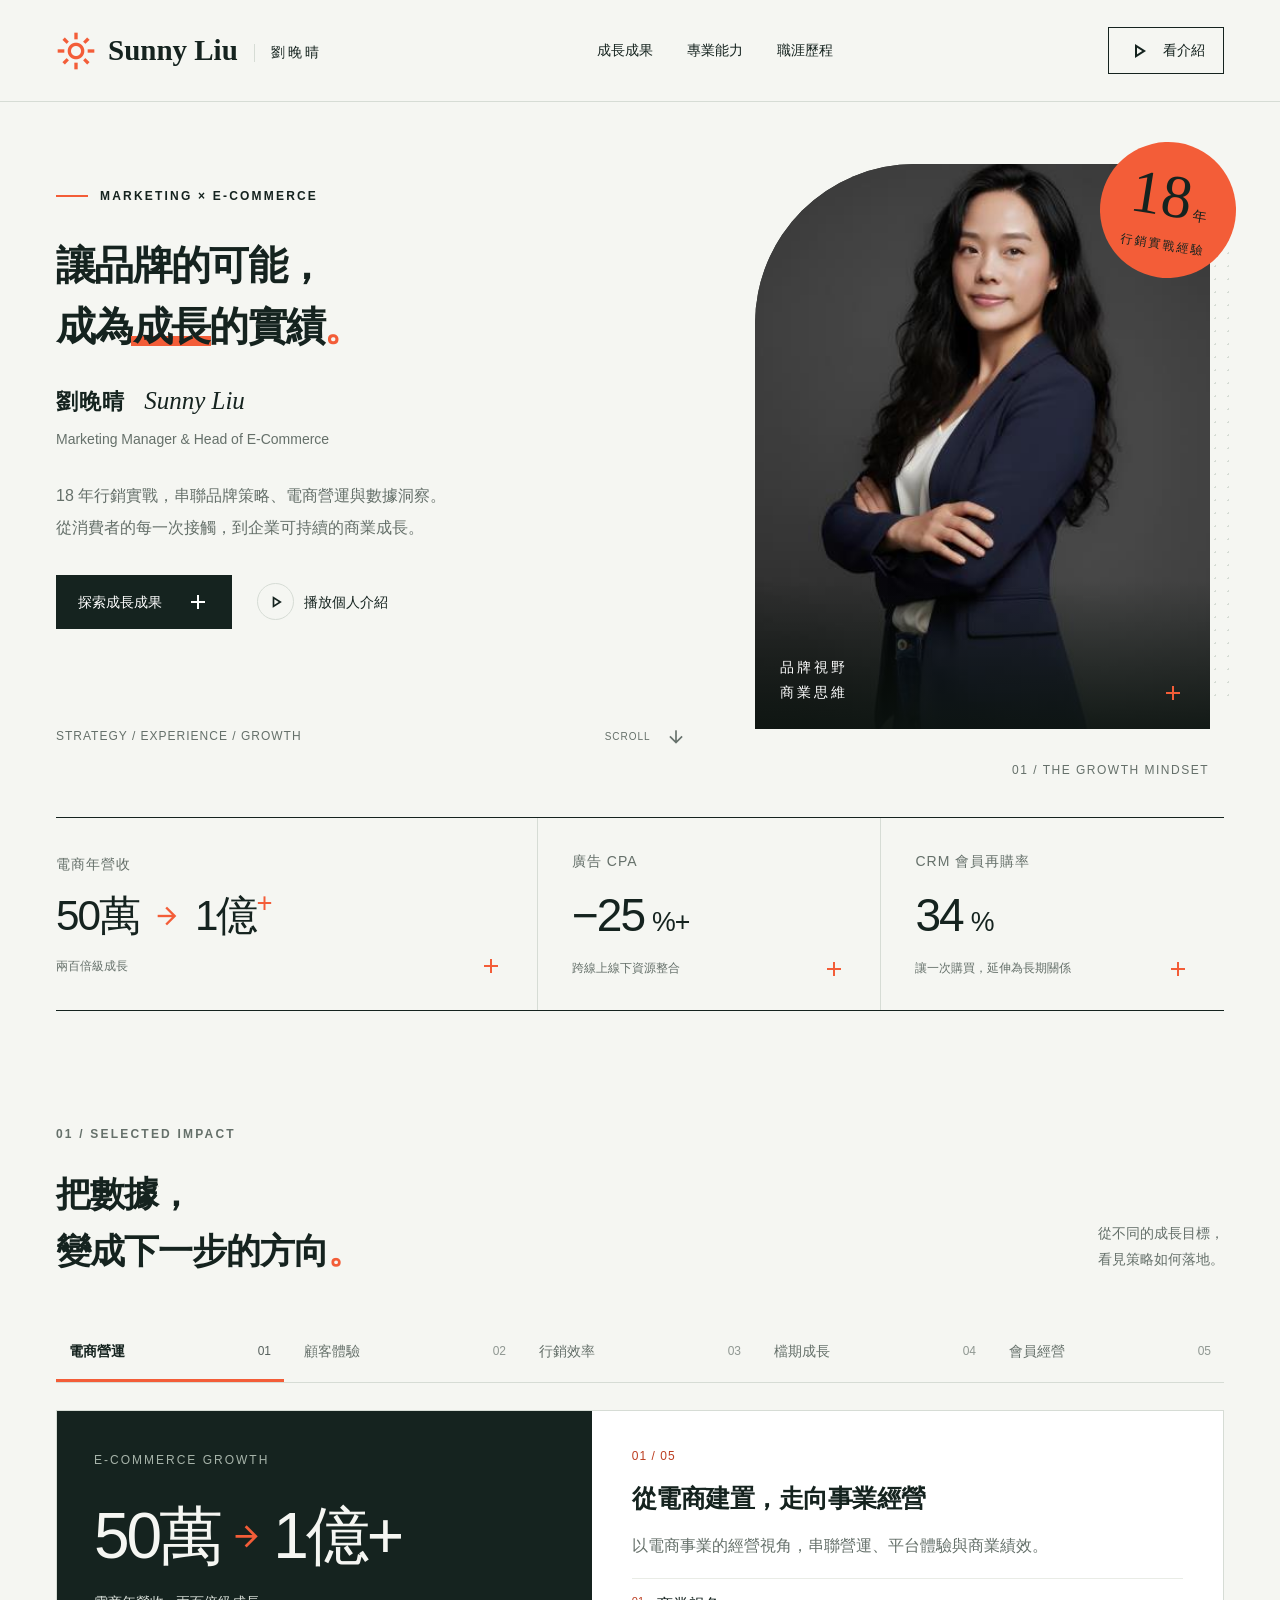
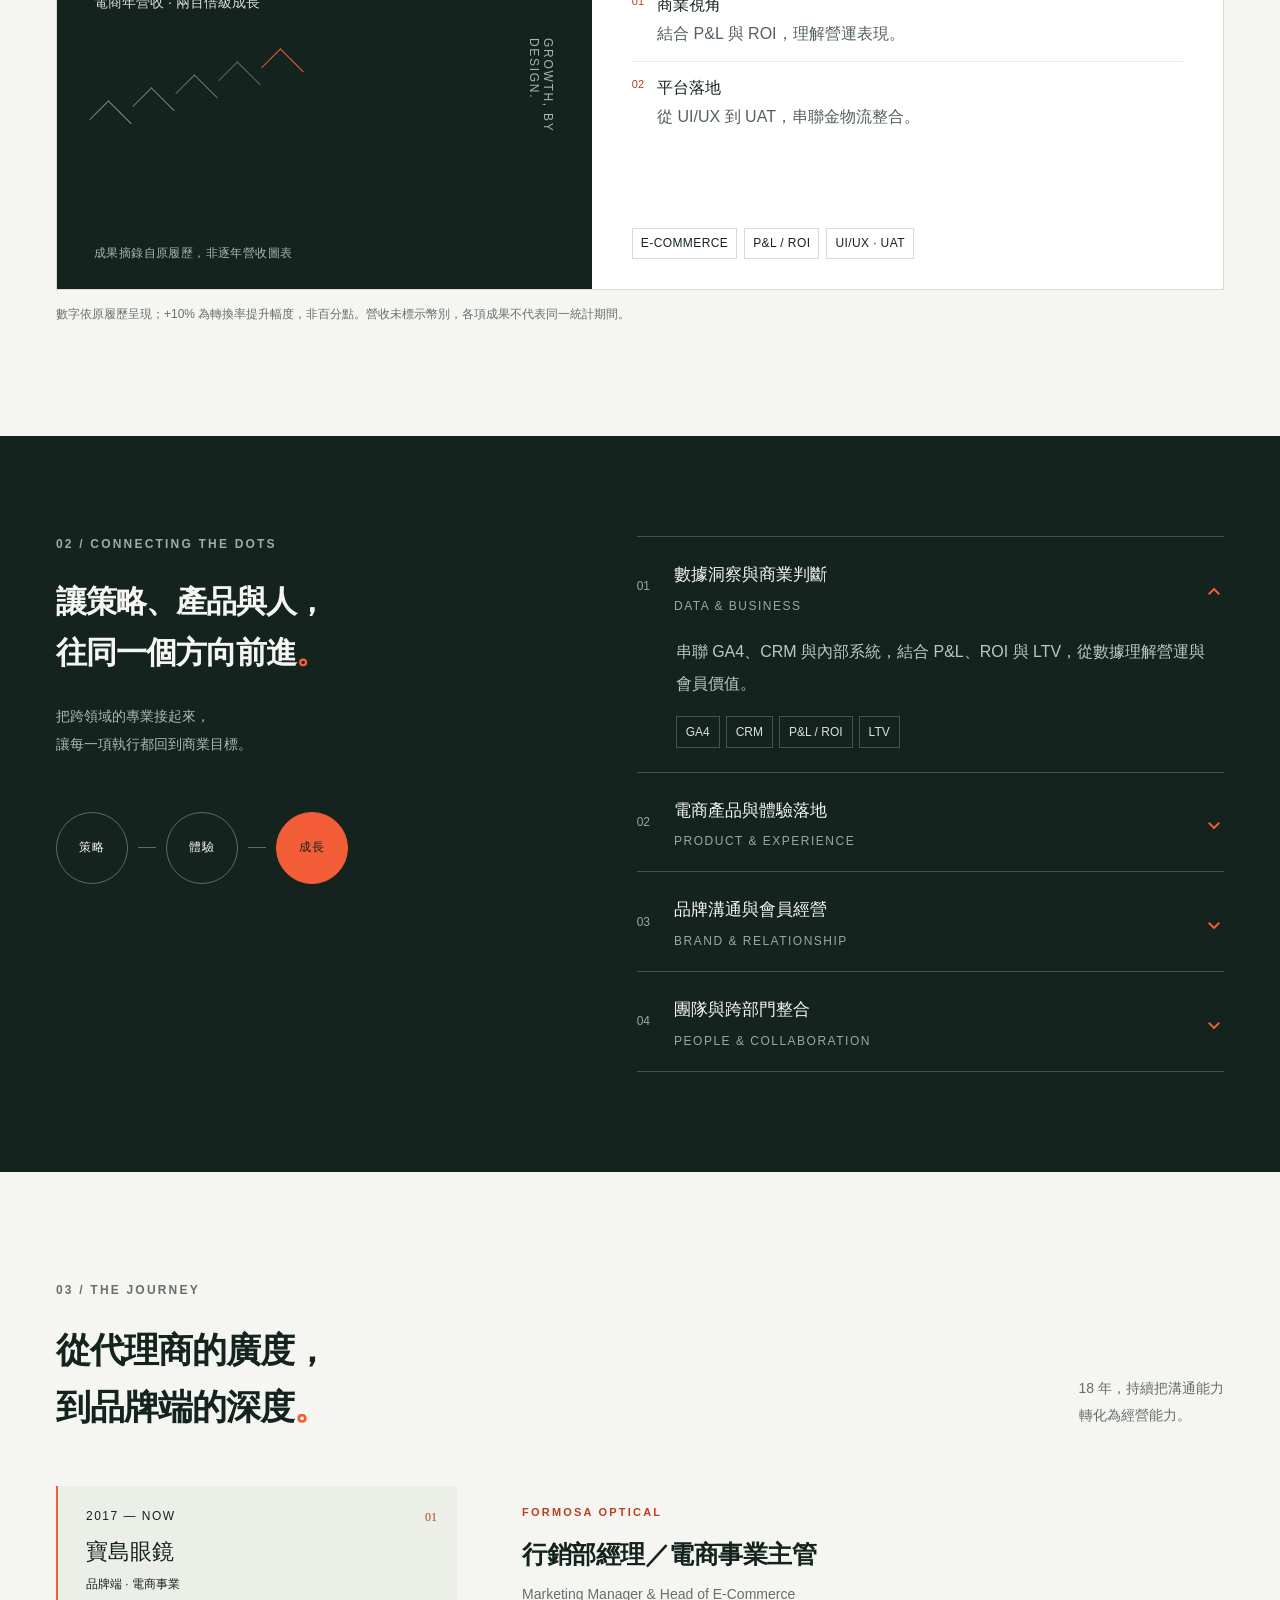
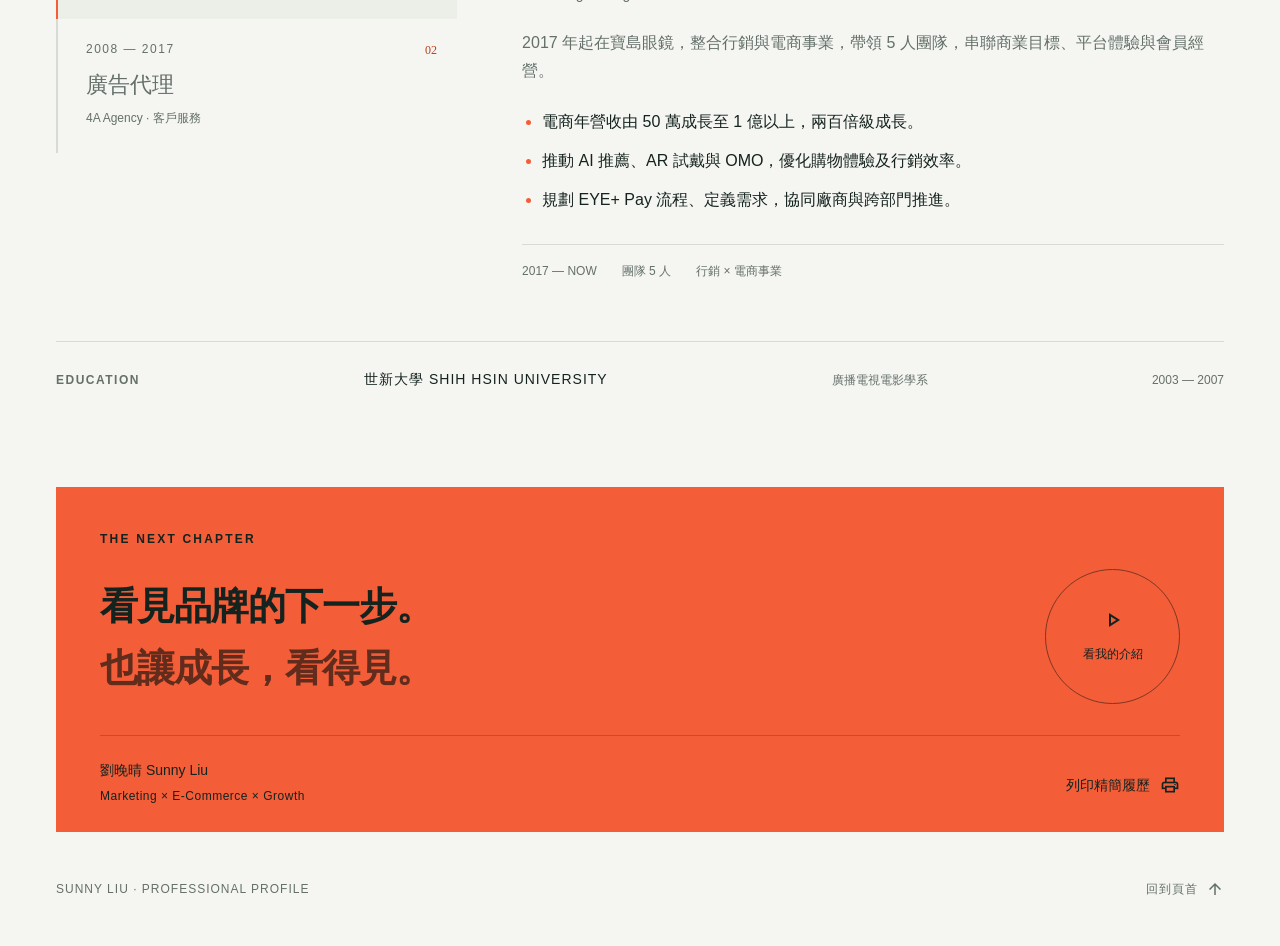
==== index.html @ 987c5d1f "Publish approved Sunny Liu résumé v4" ====
<!doctype html>
<html lang="zh-Hant">
<head>
  <meta charset="utf-8">
  <meta name="viewport" content="width=device-width,initial-scale=1">
  <meta name="theme-color" content="#15231F">
  <meta name="description" content="劉晚晴 Sunny Liu｜行銷策略、電商營運與會員經營。18 年行銷實戰，從品牌溝通到商業成長。">
  <title>劉晚晴 Sunny Liu｜從策略到成長</title>
  <link rel="icon" type="image/svg+xml" href="data:image/svg+xml,%3Csvg xmlns='http://www.w3.org/2000/svg' viewBox='0 0 64 64'%3E%3Crect width='64' height='64' rx='16' fill='%2315231F'/%3E%3Ccircle cx='32' cy='32' r='14' fill='%23F35D38'/%3E%3Cpath d='M32 8v7M32 49v7M8 32h7M49 32h7' stroke='%23F5F6F2' stroke-width='3'/%3E%3C/svg%3E">
  <link rel="stylesheet" href="styles.css">
</head>
<body>
<a class="skip" href="#main">跳到主要內容</a>
<header class="site-header">
  <a class="brand" href="#top" aria-label="Sunny Liu，回到頁首"><span class="sun-mark mi" aria-hidden="true">light_mode</span><span>Sunny Liu<span class="brand-chinese">劉晚晴</span></span></a>
  <nav aria-label="主要導覽"><a href="#impact">成長成果</a><a href="#approach">專業能力</a><a href="#experience">職涯歷程</a></nav>
  <button class="intro-trigger nav-play" type="button"><span class="play-symbol mi" aria-hidden="true">play_arrow</span><span>看介紹</span></button>
</header>
<main id="main">
  <section id="top" class="hero section-wrap">
    <div class="hero-copy">
      <div class="eyebrow"><span class="small-line"></span> MARKETING × E-COMMERCE</div>
      <h1>讓品牌的可能，<br>成為<span class="accent-word">成長</span>的實績<span class="orange-period">。</span></h1>
      <p class="hero-role">劉晚晴 <span>Sunny Liu</span></p>
      <p class="role-detail">Marketing Manager &amp; Head of E-Commerce</p>
      <p class="hero-description">18 年行銷實戰，串聯品牌策略、電商營運與數據洞察。<br class="desktop-break">從消費者的每一次接觸，到企業可持續的商業成長。</p>
      <div class="hero-actions"><a class="button button-dark" href="#impact">探索成長成果<span class="button-mark mi" aria-hidden="true">add</span></a><button class="intro-trigger text-button" type="button"><span class="round-play"><span class="play-symbol mi" aria-hidden="true">play_arrow</span></span>播放個人介紹</button></div>
      <div class="hero-foot"><span>STRATEGY / EXPERIENCE / GROWTH</span><span class="scroll-marker" aria-hidden="true">SCROLL <span class="mi" aria-hidden="true">arrow_downward</span></span></div>
    </div>
    <div class="hero-visual">
      <div class="portrait-grid" aria-hidden="true"></div>
      <div class="portrait-frame"><img src="assets/sunny-liu.jpg" alt="劉晚晴 Sunny Liu 的個人形象照" width="411" height="720" fetchpriority="high"><div class="portrait-caption"><span>品牌視野<br>商業思維</span><span class="caption-cross mi" aria-hidden="true">add</span></div></div>
      <div class="years-stamp"><strong>18<span>年</span></strong><span>行銷實戰經驗</span></div>
      <div class="portrait-index" aria-hidden="true">01 / THE GROWTH MINDSET</div>
    </div>
  </section>
  <section class="metric-strip section-wrap" aria-label="代表成果，點選查看詳情">
    <button type="button" class="metric-summary" data-case-link="commerce"><span class="metric-label">電商年營收</span><strong><span>50萬</span><span class="metric-to mi" aria-hidden="true">arrow_forward</span><span class="sr-only">成長至</span><span>1億<span class="plus">+</span></span></strong><span class="metric-caption">兩百倍級成長 <span class="mi" aria-hidden="true">add</span></span></button>
    <button type="button" class="metric-summary" data-case-link="efficiency"><span class="metric-label">廣告 CPA</span><strong>−25<span class="metric-unit">%+</span></strong><span class="metric-caption">跨線上線下資源整合 <span class="mi" aria-hidden="true">add</span></span></button>
    <button type="button" class="metric-summary" data-case-link="retention"><span class="metric-label">CRM 會員再購率</span><strong>34<span class="metric-unit">%</span></strong><span class="metric-caption">讓一次購買，延伸為長期關係 <span class="mi" aria-hidden="true">add</span></span></button>
  </section>
  <section id="impact" class="impact-section section-wrap">
    <div class="section-heading"><div><span class="section-kicker">01 / SELECTED IMPACT</span><h2>把數據，<br>變成下一步的方向<span class="orange-period">。</span></h2></div><p>從不同的成長目標，<br>看見策略如何落地。</p></div>
    <div class="case-tabs" role="tablist" aria-label="選擇成長成果">
      <button type="button" id="tab-commerce" class="case-tab active" role="tab" aria-controls="case-panel" aria-selected="true" data-case="commerce">電商營運<span>01</span></button>
      <button type="button" id="tab-experience" class="case-tab" role="tab" aria-controls="case-panel" aria-selected="false" tabindex="-1" data-case="experience">顧客體驗<span>02</span></button>
      <button type="button" id="tab-efficiency" class="case-tab" role="tab" aria-controls="case-panel" aria-selected="false" tabindex="-1" data-case="efficiency">行銷效率<span>03</span></button>
      <button type="button" id="tab-campaign" class="case-tab" role="tab" aria-controls="case-panel" aria-selected="false" tabindex="-1" data-case="campaign">檔期成長<span>04</span></button>
      <button type="button" id="tab-retention" class="case-tab" role="tab" aria-controls="case-panel" aria-selected="false" tabindex="-1" data-case="retention">會員經營<span>05</span></button>
    </div>
    <article class="case-panel" id="case-panel" role="tabpanel" aria-labelledby="tab-commerce" tabindex="0">
      <div class="case-score"><span class="case-sector" id="case-sector">E-COMMERCE GROWTH</span><div class="score-value" id="case-value">50萬<span class="mi metric-direction" aria-hidden="true">arrow_forward</span><span class="sr-only">成長至</span>1億+</div><p id="case-unit">電商年營收 · 兩百倍級成長</p><div class="signal-graphic" aria-hidden="true"><span></span><span></span><span></span><span></span><span></span><i>GROWTH, BY DESIGN.</i></div><span class="score-footnote">成果摘錄自原履歷，非逐年營收圖表</span></div>
      <div class="case-content"><span id="case-number" class="case-number">01 / 05</span><h3 id="case-title">從電商建置，走向事業經營</h3><p id="case-description">以電商事業的經營視角，串聯營運、平台體驗與商業績效。</p><div class="case-steps" id="case-steps"></div><div class="case-tags" id="case-tags"></div></div>
    </article>
    <p class="data-note">數字依原履歷呈現；+10% 為轉換率提升幅度，非百分點。營收未標示幣別，各項成果不代表同一統計期間。</p>
  </section>
  <section id="approach" class="approach-section">
    <div class="section-wrap approach-layout">
      <div class="approach-intro"><span class="section-kicker">02 / CONNECTING THE DOTS</span><h2>讓策略、產品與人，<br>往同一個方向前進<span class="orange-period">。</span></h2><p>把跨領域的專業接起來，<br>讓每一項執行都回到商業目標。</p><div class="connection-symbol" aria-hidden="true"><span>策略</span><i></i><span>體驗</span><i></i><span>成長</span></div></div>
      <div class="capability-list">
        <details open><summary><span class="cap-index">01</span><span>數據洞察與商業判斷<small>DATA &amp; BUSINESS</small></span><span class="detail-symbol" aria-hidden="true"><span class="mi">expand_more</span></span></summary><div class="capability-body"><p>串聯 GA4、CRM 與內部系統，結合 P&amp;L、ROI 與 LTV，從數據理解營運與會員價值。</p><div class="skill-pills"><span>GA4</span><span>CRM</span><span>P&amp;L / ROI</span><span>LTV</span></div></div></details>
        <details><summary><span class="cap-index">02</span><span>電商產品與體驗落地<small>PRODUCT &amp; EXPERIENCE</small></span><span class="detail-symbol" aria-hidden="true"><span class="mi">expand_more</span></span></summary><div class="capability-body"><p>從 UI/UX、UAT 到金物流整合，參與電商平台的完整落地；規劃 EYE+ Pay 流程、定義需求並協同廠商執行。</p><div class="skill-pills"><span>UI/UX</span><span>UAT</span><span>金物流整合</span><span>EYE+ Pay</span></div></div></details>
        <details><summary><span class="cap-index">03</span><span>品牌溝通與會員經營<small>BRAND &amp; RELATIONSHIP</small></span><span class="detail-symbol" aria-hidden="true"><span class="mi">expand_more</span></span></summary><div class="capability-body"><p>整合線上線下 OMO 資源，透過會員分群與再行銷推進顧客關係，串聯品牌接觸點與購買體驗。</p><div class="skill-pills"><span>OMO</span><span>會員分群</span><span>再行銷</span><span>整合行銷</span></div></div></details>
        <details><summary><span class="cap-index">04</span><span>團隊與跨部門整合<small>PEOPLE &amp; COLLABORATION</small></span><span class="detail-symbol" aria-hidden="true"><span class="mi">expand_more</span></span></summary><div class="capability-body"><p>帶領 5 人團隊，協調跨部門與利害關係人；整合異業合作、招商與供應商資源，推動專案執行。</p><div class="skill-pills"><span>團隊管理</span><span>跨部門協作</span><span>異業招商</span><span>供應商管理</span></div></div></details>
      </div>
    </div>
  </section>
  <section id="experience" class="experience-section section-wrap">
    <div class="section-heading"><div><span class="section-kicker">03 / THE JOURNEY</span><h2>從代理商的廣度，<br>到品牌端的深度<span class="orange-period">。</span></h2></div><p>18 年，持續把溝通能力<br>轉化為經營能力。</p></div>
    <div class="career-layout"><div class="career-tabs" role="tablist" aria-label="選擇工作經歷" aria-orientation="vertical"><button type="button" id="career-tab-brand" class="career-tab active" role="tab" aria-controls="career-panel" aria-selected="true" data-career="brand"><span class="career-year">2017 — NOW</span><strong>寶島眼鏡</strong><span>品牌端 · 電商事業</span><i aria-hidden="true">01</i></button><button type="button" id="career-tab-agency" class="career-tab" role="tab" aria-controls="career-panel" aria-selected="false" tabindex="-1" data-career="agency"><span class="career-year">2008 — 2017</span><strong>廣告代理</strong><span>4A Agency · 客戶服務</span><i aria-hidden="true">02</i></button></div><article id="career-panel" class="career-panel" role="tabpanel" tabindex="0" aria-labelledby="career-tab-brand"><span id="career-company" class="section-kicker">FORMOSA OPTICAL</span><h3 id="career-title">行銷部經理／電商事業主管</h3><p id="career-english" class="career-english">Marketing Manager &amp; Head of E-Commerce</p><p id="career-description"></p><ul id="career-points"></ul><div class="career-bottom" id="career-bottom"></div></article></div>
    <div class="education-row"><span class="section-kicker">EDUCATION</span><strong>世新大學 <span lang="en">SHIH HSIN UNIVERSITY</span></strong><span>廣播電視電影學系</span><span>2003 — 2007</span></div>
  </section>
  <section class="closing-section section-wrap"><span class="section-kicker">THE NEXT CHAPTER</span><div class="closing-heading"><h2>看見品牌的下一步。<br><span>也讓成長，看得見。</span></h2><button class="intro-trigger closing-play" type="button" aria-label="播放 Sunny Liu 個人介紹"><span class="play-symbol mi" aria-hidden="true">play_arrow</span><span>看我的介紹</span></button></div><div class="closing-bottom"><span>劉晚晴 Sunny Liu<br><small>Marketing × E-Commerce × Growth</small></span><button id="print-resume" class="text-button print-button" type="button">列印精簡履歷 <span class="mi" aria-hidden="true">print</span></button></div></section>
</main>
<footer class="site-footer section-wrap"><span>SUNNY LIU · PROFESSIONAL PROFILE</span><a href="#top">回到頁首 <span class="mi" aria-hidden="true">arrow_upward</span></a></footer>
<dialog id="intro-dialog" aria-labelledby="intro-title"><div class="dialog-bar"><h2 id="intro-title">Sunny Liu · 個人介紹</h2><a href="intro/index.html" target="_blank" rel="noopener">全頁觀看與文字稿</a><button id="close-intro" type="button" aria-label="關閉個人介紹"><span class="mi" aria-hidden="true">close</span></button></div><iframe id="intro-frame" title="Sunny Liu SVG 個人介紹動畫" data-src="intro/index.html?embed=1" allow="fullscreen" allowfullscreen loading="lazy"></iframe></dialog>
<section class="print-only" aria-label="精簡履歷"><h1>劉晚晴 Sunny Liu</h1><p>Marketing Manager &amp; Head of E-Commerce · 18 年行銷實戰</p><h2>代表成果</h2><ul><li>電商年營收由 50 萬成長至 1 億以上，兩百倍級成長；原履歷未標示幣別</li><li>導入 AI 推薦與 AR 試戴，站內轉換率提升 10%</li><li>整合線上線下 OMO 資源，CPA 降低 25% 以上</li><li>雙 11、618 大檔期，業績 YoY 成長 20% 以上，連續多年達標</li><li>CRM 會員再購率 34%</li></ul><h2>工作經歷</h2><p><strong>2017 — NOW 寶島眼鏡 Formosa Optical</strong><br>行銷部經理／電商事業主管；團隊 5 人</p><p><strong>2008 — 2017 廣告代理 4A Agency</strong><br>副業務總監 Associate Account Director</p><h2>專業能力</h2><p>GA4、CRM、P&amp;L／ROI、LTV、OMO、會員分群、再行銷、電商 UI/UX、UAT、金物流整合、EYE+ Pay 流程規劃與需求定義、跨部門管理、異業招商、供應商管理</p><h2>專案獲獎</h2><p>2013 時報華文廣告金像獎：台灣啤酒「18 天生搶鮮喝」整合行銷專案<br>2014 金手指網路獎：經典台啤「經典超時光飛行」品牌數位專案</p><h2>學歷</h2><p>2003 — 2007 世新大學 SHIH HSIN UNIVERSITY · 廣播電視電影學系</p><small>資訊與成果依提供履歷整理；未包含私人聯絡資訊。轉換率 +10% 非增加 10 個百分點。</small></section>
<script src="script.js"></script>
</body>
</html>
---- styles.css ----
:root{--ink:#15231f;--paper:#f5f6f2;--accent:#f35d38;--muted:#65706a;--line:#d6dcd5;--white:#fff;--sans:"Noto Sans CJK TC","PingFang TC","Microsoft JhengHei",sans-serif;--serif:Georgia,"Times New Roman",serif}*{box-sizing:border-box}html{scroll-behavior:smooth;scroll-padding-top:95px}body{margin:0;background:var(--paper);color:var(--ink);font-family:var(--sans);font-size:16px;line-height:1.75;-webkit-font-smoothing:antialiased}button,a,summary{-webkit-tap-highlight-color:transparent}button,input,select{font:inherit}button,a{touch-action:manipulation}button{cursor:pointer}a{color:inherit;text-decoration:none}button{color:inherit}button:focus-visible,a:focus-visible,summary:focus-visible,[tabindex]:focus-visible{outline:3px solid var(--accent);outline-offset:5px}::selection{background:var(--accent);color:var(--white)}.section-wrap{width:min(1320px,calc(100% - 112px));margin-inline:auto}.site-header{height:102px;display:flex;align-items:center;justify-content:space-between;gap:25px;padding:0 56px;border-bottom:1px solid var(--line);background:rgba(245,246,242,.97);position:relative;z-index:10}.brand{display:flex;align-items:center;gap:12px;font-family:var(--serif);font-size:29px;font-weight:700;line-height:1.15}.sun-mark{font-family:Arial,sans-serif;color:var(--accent);font-size:40px;font-weight:400;line-height:1}.brand-chinese{font:12px var(--sans);display:inline-block;border-left:1px solid var(--line);margin-left:16px;padding-left:16px;letter-spacing:3px;vertical-align:middle}.site-header nav{display:flex;gap:34px;font-size:14px;font-weight:500}.site-header nav a{position:relative}.site-header nav a:after{content:"";position:absolute;bottom:-8px;left:0;width:100%;height:2px;background:var(--accent);transform:scaleX(0);transform-origin:left;transition:transform .2s}.site-header nav a:hover:after{transform:scaleX(1)}.nav-play{display:flex;align-items:center;gap:12px;border:1px solid var(--ink);background:transparent;padding:10px 18px;font-size:14px;min-height:46px}.play-symbol{width:0;height:0;border-top:6px solid transparent;border-bottom:6px solid transparent;border-left:9px solid currentColor;display:inline-block}.skip{position:absolute;left:10px;top:0;padding:12px;background:var(--ink);color:white;transform:translateY(-120%);z-index:100}.skip:focus{transform:translateY(0)}.hero{display:grid;grid-template-columns:1.3fr 1fr;gap:54px;padding-top:62px;padding-bottom:52px;min-height:697px}.hero-copy{display:flex;flex-direction:column;padding-top:24px}.eyebrow,.section-kicker{font-family:Arial,var(--sans);font-size:12px;font-weight:600;letter-spacing:2.2px;line-height:1.4;display:block}.eyebrow{display:flex;align-items:center;gap:12px}.small-line{width:32px;height:2px;background:var(--accent)}h1,h2,h3,p{margin:0}.hero h1{font-size:clamp(32px,3.1vw,51px);font-weight:700;line-height:1.55;letter-spacing:-1.7px;margin-top:30px;position:relative;white-space:nowrap}.accent-word{position:relative;z-index:1}.accent-word:after{content:"";position:absolute;bottom:2px;left:-2px;right:-2px;height:10px;background:var(--accent);z-index:-1}.orange-period{color:var(--accent)}.hero-role{font-size:22px;font-weight:600;letter-spacing:1px;margin-top:25px}.hero-role span{font:italic 25px var(--serif);letter-spacing:0;margin-left:12px}.role-detail{font-family:Arial,sans-serif;font-size:14px;color:var(--muted);margin-top:6px}.hero-description{font-size:15px;line-height:2;color:var(--muted);margin-top:28px}.hero-actions{display:flex;align-items:center;gap:25px;margin-top:31px}.button{min-height:54px;padding:14px 22px;display:inline-flex;align-items:center;justify-content:space-between;gap:24px;font-size:14px}.button-dark{background:var(--ink);color:white;transition:background .2s}.button-dark:hover{background:#30483f}.button-mark{font-size:24px;line-height:1;font-weight:300}.text-button{background:none;border:0;display:inline-flex;align-items:center;gap:10px;font-size:14px;padding:8px 0;min-height:44px}.round-play{border:1px solid var(--line);width:37px;height:37px;border-radius:50%;display:flex;align-items:center;justify-content:center;transition:background .2s}.round-play .play-symbol{border-top-width:4px;border-bottom-width:4px;border-left-width:7px;margin-left:2px}.text-button:hover .round-play{background:var(--accent);border-color:var(--accent)}.hero-foot{display:flex;justify-content:space-between;align-items:center;gap:12px;margin-top:auto;padding-top:43px;color:var(--muted);font-family:Arial,sans-serif;font-size:10px;letter-spacing:1.7px}.scroll-marker{display:flex;align-items:center;gap:15px}.scroll-marker span{font-size:20px}.hero-visual{position:relative;display:flex;align-items:stretch;justify-content:center;padding:0 14px 0 15px;min-width:0}.portrait-frame{position:relative;width:100%;height:565px;background:#30322f;border-top-left-radius:160px;overflow:hidden;z-index:1}.portrait-frame img{height:100%;width:100%;display:block;object-fit:cover;object-position:center 28%}.portrait-caption{position:absolute;bottom:0;left:0;right:0;color:white;background:linear-gradient(transparent,rgba(12,20,16,.85));display:flex;justify-content:space-between;align-items:flex-end;padding:75px 25px 24px;font-size:14px;line-height:1.8;letter-spacing:3px}.caption-cross{font-size:34px;line-height:1;font-weight:100;letter-spacing:0;color:var(--accent)}.portrait-grid{position:absolute;right:-10px;top:31px;bottom:48px;width:40%;background-image:radial-gradient(var(--line) 1px,transparent 1px);background-size:13px 13px}.years-stamp{position:absolute;z-index:2;right:-12px;top:-22px;width:136px;height:136px;background:var(--accent);color:var(--ink);display:flex;flex-direction:column;justify-content:center;align-items:center;border-radius:50%;transform:rotate(9deg)}.years-stamp strong{font:normal 61px/1 var(--serif)}.years-stamp strong span{font:14px var(--sans);margin-left:3px}.years-stamp>span{font-size:12px;letter-spacing:2px;margin-top:9px}.portrait-index{position:absolute;bottom:-30px;right:15px;font:10px Arial,sans-serif;letter-spacing:1.5px;color:var(--muted)}.metric-strip{display:grid;grid-template-columns:1.4fr 1fr 1fr;border-top:1px solid var(--ink);border-bottom:1px solid var(--ink);margin-top:18px}.metric-summary{position:relative;text-align:left;border:0;background:transparent;padding:29px 34px;transition:background .2s}.metric-summary:first-child{padding-left:0}.metric-summary+.metric-summary{border-left:1px solid var(--line)}.metric-summary:hover{background:#ecefe8}.metric-label{font-size:13px;color:var(--muted);letter-spacing:1px}.metric-summary strong{display:flex;align-items:baseline;gap:8px;font:500 clamp(34px,3.6vw,58px)/1.3 Arial,var(--sans);letter-spacing:-2px;margin:11px 0}.metric-summary:first-child strong{font-size:clamp(30px,3.3vw,51px)}.metric-to{font-weight:300;font-size:28px;color:var(--accent);margin:0 6px}.plus{font-size:.65em;color:var(--accent);vertical-align:top;line-height:1}.metric-unit{font-size:.58em;letter-spacing:-1px}.metric-caption{font-size:12px;display:flex;align-items:center;justify-content:space-between;gap:12px;color:var(--muted)}.metric-caption>span{color:var(--accent);font-size:24px;line-height:1}.impact-section{padding-top:115px;padding-bottom:110px}.section-heading{display:flex;justify-content:space-between;gap:35px;align-items:flex-end;margin-bottom:43px}.section-kicker{color:var(--muted);margin-bottom:23px}.section-heading h2,.approach-intro h2{font-size:clamp(28px,2.7vw,40px);letter-spacing:-1px;line-height:1.65;font-weight:600}.section-heading>p{font-size:14px;line-height:1.9;color:var(--muted);padding-bottom:7px}.case-tabs{display:flex;border-bottom:1px solid var(--line);margin-bottom:27px;gap:7px}.case-tab{flex:1;background:transparent;border:0;border-bottom:3px solid transparent;padding:16px 13px;display:flex;justify-content:space-between;gap:5px;font-size:14px;color:var(--muted);transition:color .2s,border .2s}.case-tab span{font:11px Arial,sans-serif;padding-top:5px;opacity:.7}.case-tab:hover{color:var(--ink);background:#ecefe8}.case-tab.active{color:var(--ink);border-color:var(--accent);font-weight:700}.case-panel{display:grid;grid-template-columns:1fr 1.18fr;min-height:430px;background:var(--white);border:1px solid var(--line)}.case-score{background:var(--ink);color:var(--paper);padding:42px 37px 25px;display:flex;flex-direction:column;position:relative;overflow:hidden}.case-sector{font:11px Arial,sans-serif;letter-spacing:2px;color:#a7b4aa}.score-value{font:500 clamp(40px,5vw,75px)/1.15 Arial,var(--sans);letter-spacing:-3px;display:flex;align-items:center;gap:10px;white-space:nowrap;margin-top:33px}.score-value span{font-size:.52em;color:var(--accent);font-weight:300}.case-score>p{color:#d8ded8;font-size:14px;margin-top:16px}.signal-graphic{display:flex;align-items:flex-end;gap:10px;height:115px;position:relative;margin-top:24px;margin-bottom:15px;padding-bottom:18px}.signal-graphic span{border-top:1px solid #789285;border-left:1px solid #789285;width:33px;height:27px;transform:rotate(45deg);position:relative;margin-bottom:0}.signal-graphic span:nth-child(2){margin-bottom:13px;opacity:.9}.signal-graphic span:nth-child(3){margin-bottom:26px;opacity:.8}.signal-graphic span:nth-child(4){margin-bottom:39px;opacity:.7}.signal-graphic span:nth-child(5){margin-bottom:52px;border-color:var(--accent)}.signal-graphic i{font:10px Arial,sans-serif;letter-spacing:1.7px;color:#a7b4aa;position:absolute;right:0;bottom:13px;writing-mode:vertical-rl}.score-footnote{font-size:10px;color:#a7b4aa;letter-spacing:.4px;margin-top:auto}.case-content{padding:38px 40px 30px;display:flex;flex-direction:column}.case-number{color:var(--accent);font:12px Arial,sans-serif;letter-spacing:1px}.case-content h3{font-size:25px;font-weight:600;line-height:1.6;margin-top:15px;letter-spacing:-.5px}.case-content>p{font-size:14px;color:var(--muted);margin-top:14px}.case-steps{margin-top:22px}.case-step{display:flex;gap:13px;padding:12px 0;border-top:1px solid #e9ece6;font-size:13px;color:#536158;line-height:1.8}.case-step>span{font:11px Arial,sans-serif;color:var(--accent);padding-top:4px}.case-step strong{display:block;color:var(--ink);font-weight:500}.case-tags{display:flex;flex-wrap:wrap;gap:7px;margin-top:auto;padding-top:18px}.case-tags span{font-size:10px;border:1px solid var(--line);padding:4px 8px;letter-spacing:.4px}.data-note{font-size:11px;color:var(--muted);margin-top:14px;line-height:1.8}.approach-section{background:var(--ink);color:var(--paper);padding:100px 0}.approach-layout{display:grid;grid-template-columns:1fr 1.15fr;gap:70px}.approach-intro .section-kicker{color:#9aafa2}.approach-intro h2{font-size:31px}.approach-intro>p{font-size:14px;line-height:2;color:#aab9af;margin-top:24px}.connection-symbol{display:flex;align-items:center;gap:10px;margin-top:54px}.connection-symbol span{width:72px;height:72px;display:flex;align-items:center;justify-content:center;font-size:12px;letter-spacing:1px;border:1px solid #53715d;border-radius:50%}.connection-symbol span:last-child{color:var(--ink);background:var(--accent);border-color:var(--accent)}.connection-symbol i{width:18px;height:1px;background:#53715d}.capability-list details{border-top:1px solid #435449}.capability-list details:last-child{border-bottom:1px solid #435449}.capability-list summary{list-style:none;cursor:pointer;display:flex;align-items:center;gap:16px;padding:23px 0;font-size:17px;font-weight:500}.capability-list summary::-webkit-details-marker{display:none}.cap-index{font:12px Arial,sans-serif;color:#99aa9d;padding-right:8px}.capability-list small{display:block;font:10px Arial,sans-serif;color:#99aa9d;letter-spacing:1.5px;margin-top:9px}.detail-symbol{margin-left:auto;position:relative;width:22px;height:22px;flex-shrink:0}.detail-symbol:before,.detail-symbol:after{content:"";background:var(--accent);position:absolute;left:4px;right:4px;top:10px;height:1px}.detail-symbol:after{transform:rotate(90deg);transition:transform .2s}details[open] .detail-symbol:after{transform:rotate(0)}.capability-body{padding:0 8px 24px 39px;font-size:14px;color:#bbc9bf;line-height:2}.skill-pills{display:flex;gap:6px;flex-wrap:wrap;margin-top:16px}.skill-pills span{font-size:11px;border:1px solid #435449;padding:3px 9px;color:#d9e2da}.experience-section{padding-top:110px;padding-bottom:96px}.career-layout{display:grid;grid-template-columns:.8fr 1.4fr;gap:65px;margin-top:50px}.career-tabs{display:flex;flex-direction:column}.career-tab{position:relative;display:flex;flex-direction:column;align-items:flex-start;text-align:left;padding:23px 28px 24px;background:transparent;border:0;border-left:2px solid var(--line);color:var(--muted)}.career-tab.active{border-left-color:var(--accent);background:#ecefe8;color:var(--ink)}.career-year{font:12px Arial,sans-serif;letter-spacing:1.5px}.career-tab strong{font-size:22px;font-weight:500;margin-top:10px}.career-tab>span:last-of-type{font-size:12px;margin-top:3px}.career-tab i{position:absolute;right:20px;top:24px;font:13px var(--serif);color:var(--accent)}.career-panel{padding-top:19px}.career-panel .section-kicker{font-size:11px;margin-bottom:13px;color:var(--accent)}.career-panel h3{font-size:25px;font-weight:600;letter-spacing:-.5px}.career-english{font:13px/1.6 Arial,sans-serif;color:var(--muted);margin-top:6px}.career-panel>p:not(.career-english){margin-top:24px;font-size:14px;color:var(--muted)}.career-panel ul{padding-left:20px;font-size:14px;margin:18px 0 0}.career-panel li{padding:5px 0;line-height:1.8}.career-panel li::marker{color:var(--accent)}.career-bottom{border-top:1px solid var(--line);margin-top:24px;padding-top:16px;color:var(--muted);display:flex;gap:25px;font-size:11px}.education-row{display:flex;align-items:center;justify-content:space-between;gap:24px;border-top:1px solid var(--line);margin-top:59px;padding-top:28px;font-size:12px;color:var(--muted)}.education-row .section-kicker{font-size:10px;margin:0;letter-spacing:1.5px}.education-row strong{font:500 14px Arial,sans-serif;letter-spacing:1px;color:var(--ink)}.closing-section{background:var(--accent);padding:44px 44px 25px}.closing-section>.section-kicker{color:#52251a;font-size:11px;margin-bottom:22px}.closing-heading{display:flex;align-items:center;justify-content:space-between;gap:30px}.closing-heading h2{font-size:clamp(27px,3vw,44px);font-weight:600;letter-spacing:-1px;line-height:1.6}.closing-heading h2>span{color:#622c1d}.closing-play{border:1px solid #803722;background:transparent;border-radius:50%;width:135px;height:135px;display:flex;align-items:center;justify-content:center;flex-direction:column;gap:12px;flex-shrink:0;font-size:12px}.closing-play:hover{background:var(--ink);color:var(--paper);border-color:var(--ink)}.closing-bottom{display:flex;justify-content:space-between;align-items:flex-end;gap:30px;margin-top:31px;padding-top:22px;border-top:1px solid rgba(21,35,31,.24);font-size:14px}.closing-bottom small{font:11px Arial,sans-serif;color:#642e20;letter-spacing:.5px}.print-button{font-size:12px}.print-button span{font-size:22px;font-family:Arial,sans-serif}.site-footer{display:flex;align-items:center;justify-content:space-between;gap:15px;padding-top:35px;padding-bottom:35px;font:10px Arial,var(--sans);letter-spacing:1px;color:var(--muted)}.site-footer a{font-family:var(--sans);font-size:12px;min-height:44px;display:flex;align-items:center}dialog{background:var(--ink);color:var(--paper);border:1px solid #435449;padding:0;width:min(1120px,calc(100% - 36px));max-height:94dvh;overflow:hidden}dialog::backdrop{background:rgba(8,16,12,.85);backdrop-filter:blur(7px)}.dialog-bar{display:flex;align-items:center;justify-content:space-between;padding:12px 18px;border-bottom:1px solid #435449}.dialog-bar h2{font-size:14px;font-weight:400;letter-spacing:.5px}.dialog-bar button{border:0;background:transparent;color:var(--paper);font-size:20px;min-width:44px;min-height:44px}#intro-frame{display:block;width:100%;height:min(75dvh,710px);border:0;background:var(--ink)}.print-only{display:none}.case-panel.changing .case-content{animation:content-enter .28s ease}.case-panel.changing .score-value{animation:content-enter .28s ease}.career-panel.changing{animation:content-enter .28s ease}@keyframes content-enter{from{opacity:.35;transform:translateY(7px)}to{opacity:1;transform:translateY(0)}}
@media(min-width:1600px){.hero h1{font-size:53px}.hero{gap:86px}.portrait-frame{height:605px}.hero-copy{padding-top:43px}}
@media(max-width:1100px){.section-wrap{width:calc(100% - 64px)}.site-header{padding:0 32px;height:86px}.brand{font-size:26px}.brand-chinese{display:none}.site-header nav{gap:24px}.hero{gap:34px;padding-top:47px;min-height:625px}.hero h1{font-size:35px;letter-spacing:-1.2px}.portrait-frame{height:501px}.years-stamp{width:110px;height:110px;right:-4px;top:-15px}.years-stamp strong{font-size:49px}.years-stamp>span{font-size:10px}.hero-description{font-size:14px}.hero-actions{gap:16px}.button{padding-inline:16px;gap:12px}.hero-actions .text-button{font-size:12px;gap:8px}.hero-foot{font-size:8px;letter-spacing:1px}.hero-role{margin-top:20px}.role-detail{font-size:12px}.metric-summary{padding:24px}.metric-summary strong{font-size:45px}.metric-summary:first-child strong{font-size:35px}.metric-caption{font-size:11px}.case-content{padding:31px 26px}.case-score{padding:35px 25px 22px}.case-content h3{font-size:22px}.score-value{font-size:47px}.approach-layout{gap:35px}.approach-intro h2{font-size:27px}.capability-list summary{font-size:16px}.career-layout{gap:37px}.career-panel h3{font-size:22px}.education-row{gap:15px;flex-wrap:wrap}}
@media(max-width:760px){html{scroll-padding-top:25px}.section-wrap{width:calc(100% - 40px)}.site-header{padding:0 20px;height:78px;gap:12px}.brand{font-size:25px;gap:9px}.sun-mark{font-size:35px}.site-header nav{display:none}.nav-play{padding:8px 12px;font-size:12px;gap:9px}.hero{grid-template-columns:1fr;gap:37px;padding-top:35px;padding-bottom:45px;min-height:0}.hero-copy{padding-top:0}.eyebrow{font-size:10px;letter-spacing:1.5px}.hero h1{font-size:clamp(29px,6.85vw,49px);letter-spacing:-1.2px;line-height:1.62;margin-top:23px;white-space:normal}.accent-word:after{height:7px;bottom:1px}.hero-role{font-size:21px;margin-top:22px}.hero-role span{font-size:24px}.role-detail{font-size:12px}.hero-description{font-size:14px;margin-top:24px;line-height:1.95}.desktop-break{display:none}.hero-actions{margin-top:25px;gap:19px}.button{font-size:13px;min-height:52px;padding:12px 18px}.hero-actions .text-button{font-size:13px}.hero-foot{display:none}.hero-visual{padding:0 8px 0 0;margin-left:24px;margin-right:10px}.portrait-frame{height:480px;border-top-left-radius:130px}.portrait-frame img{object-position:center 25%}.years-stamp{width:116px;height:116px;right:-13px;top:-17px}.years-stamp strong{font-size:52px}.years-stamp>span{font-size:11px}.portrait-grid{right:-20px;bottom:25px}.portrait-caption{padding:65px 23px 22px;font-size:13px}.portrait-index{right:8px;bottom:-27px;font-size:9px}.metric-strip{grid-template-columns:1fr 1fr;margin-top:22px}.metric-summary:first-child{grid-column:1/-1;padding:23px 0 20px;border-bottom:1px solid var(--line)}.metric-summary:nth-child(2){border-left:0;padding-left:0;padding-right:15px}.metric-summary:nth-child(3){padding-right:0;padding-left:20px}.metric-summary:first-child strong{font-size:43px;gap:12px}.metric-summary strong{font-size:43px;margin:7px 0}.metric-label{font-size:12px}.metric-caption{font-size:10px;line-height:1.8}.metric-summary:first-child .metric-caption{max-width:320px}.metric-summary{padding-block:24px}.metric-caption>span{font-size:20px}.impact-section{padding-top:72px;padding-bottom:68px}.section-heading{display:block;margin-bottom:27px}.section-heading h2,.approach-intro h2{font-size:27px;letter-spacing:-.8px;line-height:1.65}.section-kicker{font-size:10px;letter-spacing:1.6px;margin-bottom:17px}.section-heading>p{font-size:13px;margin-top:19px}.section-heading>p br{display:none}.case-tabs{gap:0;overflow-x:auto;margin-right:-20px;padding-right:20px;scrollbar-width:thin;margin-bottom:18px}.case-tab{min-width:104px;padding:13px 10px;font-size:12px;gap:8px}.case-tab span{font-size:9px}.case-panel{grid-template-columns:1fr}.case-score{padding:29px 25px 21px;min-height:252px}.case-sector{font-size:10px}.score-value{font-size:55px;margin-top:22px;letter-spacing:-2px}.case-score>p{margin-top:12px;font-size:13px}.signal-graphic{position:absolute;right:27px;bottom:30px;transform:scale(.6);transform-origin:right bottom;opacity:.8}.signal-graphic i{display:none}.score-footnote{font-size:9px;margin-top:32px;max-width:210px}.case-content{padding:28px 24px}.case-content h3{font-size:22px;margin-top:12px}.case-content>p{font-size:14px}.case-step{font-size:13px}.case-tags span{font-size:10px}.data-note{font-size:10px;line-height:1.9}.approach-section{padding:67px 0}.approach-layout{grid-template-columns:1fr;gap:35px}.approach-intro h2{font-size:26px}.approach-intro>p{font-size:13px;margin-top:20px}.connection-symbol{margin-top:27px;gap:9px}.connection-symbol span{width:63px;height:63px}.connection-symbol i{width:22px}.capability-list summary{font-size:16px;padding:21px 0;gap:9px}.cap-index{padding-right:6px}.capability-body{padding-left:30px;padding-right:5px;font-size:14px}.capability-list small{font-size:9px;letter-spacing:1px}.skill-pills span{font-size:10px}.experience-section{padding-top:66px;padding-bottom:60px}.career-layout{grid-template-columns:1fr;gap:22px;margin-top:32px}.career-tabs{flex-direction:row;border-bottom:1px solid var(--line)}.career-tab{flex:1;border-left:0;border-bottom:2px solid var(--line);padding:18px 16px 18px}.career-tab.active{border-bottom-color:var(--accent)}.career-year{font-size:11px;letter-spacing:1px}.career-tab strong{font-size:20px;margin-top:7px}.career-tab>span:last-of-type{font-size:10px}.career-tab i{display:none}.career-panel{padding:5px 3px 0}.career-panel h3{font-size:22px;line-height:1.65}.career-english{font-size:12px}.career-panel>p:not(.career-english){margin-top:18px}.career-bottom{font-size:10px;gap:18px}.education-row{display:grid;grid-template-columns:1fr;gap:8px;margin-top:34px;padding-top:26px;font-size:12px}.education-row .section-kicker{margin-bottom:3px}.education-row strong{font-size:13px}.closing-section{padding:29px 23px 21px}.closing-heading{align-items:flex-start;flex-direction:column;gap:23px}.closing-heading h2{font-size:25px;letter-spacing:-.8px;line-height:1.7}.closing-play{height:71px;width:100%;border-radius:0;flex-direction:row;gap:15px;font-size:13px}.closing-bottom{gap:12px;margin-top:24px;font-size:12px;align-items:flex-start}.closing-bottom small{font-size:9px;line-height:1.6;display:block;margin-top:5px}.print-button{font-size:11px;flex-shrink:0}.print-button span{display:none}.site-footer{padding-top:21px;padding-bottom:21px;font-size:8px;letter-spacing:.6px}.site-footer a{font-size:10px}dialog{width:calc(100% - 16px);max-height:95dvh}.dialog-bar{padding:6px 12px}.dialog-bar h2{font-size:12px}#intro-frame{height:80dvh}}
@media(max-width:370px){.section-wrap{width:calc(100% - 32px)}.site-header{padding-inline:16px}.hero h1{font-size:27px}.hero-actions{gap:12px}.hero-actions .text-button{font-size:12px}.button{padding-inline:14px}.portrait-frame{height:430px}.metric-summary:first-child strong{font-size:39px}.score-value{font-size:48px}.capability-list summary{font-size:14px}.closing-heading h2{font-size:23px}}
@media(prefers-reduced-motion:reduce){html{scroll-behavior:auto}*,*:before,*:after{animation:none!important;transition:none!important}}
@media print{body{background:white;color:#15231f;font-size:11pt;line-height:1.6}.site-header,main,.site-footer,dialog,.skip{display:none!important}.print-only{display:block;padding:8mm}.print-only h1{font-size:23pt;margin-bottom:4mm}.print-only h2{font-size:13pt;margin-top:6mm;border-bottom:1px solid #aaa;padding-bottom:2mm}.print-only p{margin:3mm 0}.print-only li{padding:1mm 0}.print-only small{font-size:8pt;display:block;margin-top:8mm}@page{size:A4;margin:14mm}}

/* Readability pass: preserve secondary hierarchy without tiny labels. */
.hero-description,.case-content>p,.case-step,.capability-body,.career-panel>p:not(.career-english),.career-panel li{font-size:16px}
.eyebrow,.section-kicker,.hero-foot,.portrait-index,.metric-caption,.case-sector,.case-number,.case-tags span,.score-footnote,.data-note,.cap-index,.capability-list small,.skill-pills span,.career-year,.career-tab>span:last-of-type,.career-tab i,.career-bottom,.education-row .section-kicker,.closing-section>.section-kicker,.closing-bottom small,.site-footer,.site-footer a{font-size:12px}
.brand-chinese,.nav-play,.role-detail,.text-button,.metric-label,.case-tab,.case-score>p,.approach-intro>p,.section-heading>p,.career-english,.print-button{font-size:14px}
.case-tab span{font-size:12px}.case-steps{margin-top:18px}.case-panel{min-height:480px}.hero-foot{letter-spacing:1px}.hero-foot .scroll-marker{font-size:10px}.hero-description{max-width:620px}.signal-graphic i{font-size:12px}.career-panel{min-height:340px}
@media(max-width:1100px){.hero-foot{font-size:10px}.hero-foot .scroll-marker{display:none}.hero-description{font-size:15px}.metric-caption{font-size:12px}}
@media(max-width:760px){.nav-play,.hero-actions .text-button,.button,.case-tab,.metric-label,.role-detail,.print-button,.closing-play{font-size:14px}.hero-description{font-size:16px}.eyebrow,.section-kicker,.portrait-index,.years-stamp>span,.metric-caption,.case-tab span,.case-sector,.score-footnote,.case-number,.case-tags span,.data-note,.capability-list small,.skill-pills span,.career-year,.career-tab>span:last-of-type,.career-bottom,.education-row .section-kicker,.closing-section>.section-kicker,.closing-bottom small,.site-footer,.site-footer a{font-size:12px}.case-score{min-height:275px}.case-score>p,.section-heading>p,.approach-intro>p,.career-english{font-size:14px}.case-content>p,.case-step,.capability-body,.career-panel>p:not(.career-english),.career-panel li{font-size:16px}.career-tab{padding-left:13px;padding-right:10px}.career-year{letter-spacing:.5px}.career-bottom{flex-wrap:wrap;gap:7px 14px}.closing-bottom{flex-direction:column}.site-footer{flex-wrap:wrap;gap:3px 15px}.site-footer>span{font-size:11px}.case-tab{min-width:118px}.hero-actions{gap:16px}.hero-actions .round-play{display:none}.hero-actions .text-button{border-bottom:1px solid var(--line);padding-bottom:5px;min-height:35px}.signal-graphic{opacity:.35}.score-footnote{position:relative;max-width:230px}.career-panel{min-height:0}}

/* Accessible accent foregrounds and dialog actions. */
.case-number,.case-step>span,.career-panel .section-kicker,.career-tab i{color:#bc3d20}.closing-section>.section-kicker,.closing-bottom small{color:#15231f}.dialog-bar h2{margin-right:auto}.dialog-bar a{font-size:12px;padding:8px 10px;text-decoration:underline;text-underline-offset:3px}.dialog-bar{gap:12px}
@media(max-width:760px){.dialog-bar{gap:5px}.dialog-bar a{font-size:12px;padding:7px 2px}.dialog-bar h2{font-size:12px;letter-spacing:0}}

/* Google Material Symbols, official 17-icon subset, self-hosted. */
@font-face{font-family:'Material Symbols Outlined';font-style:normal;font-weight:400;font-display:block;src:url('assets/icons/material-symbols-outlined-subset.ttf') format('truetype')}
.mi{font-family:'Material Symbols Outlined';font-weight:400;font-style:normal;font-size:24px;line-height:1;letter-spacing:normal;text-transform:none;display:inline-flex;align-items:center;justify-content:center;white-space:nowrap;word-wrap:normal;direction:ltr;vertical-align:middle;font-feature-settings:'liga';-webkit-font-feature-settings:'liga';-webkit-font-smoothing:antialiased;user-select:none;flex-shrink:0}.sr-only{position:absolute!important;width:1px!important;height:1px!important;padding:0!important;margin:-1px!important;overflow:hidden!important;clip:rect(0,0,0,0)!important;white-space:nowrap!important;border:0!important}
.sun-mark.mi{font-size:40px;line-height:1}.play-symbol.mi,.round-play .play-symbol.mi{border:0;width:1em;height:1em;font-size:24px;margin:0}.round-play .play-symbol.mi{font-size:20px}.button-mark.mi,.caption-cross.mi{font-size:24px;line-height:1}.metric-to.mi{font-size:28px}.score-value .metric-direction.mi{font-size:.52em}.detail-symbol:before,.detail-symbol:after{display:none}.detail-symbol .mi{font-size:24px;color:var(--accent);transition:transform .2s}.capability-list details[open] .detail-symbol .mi{transform:rotate(180deg)}.site-footer a{gap:8px}.site-footer .mi{font-size:18px}.dialog-bar button{display:inline-flex;align-items:center;justify-content:center}.scroll-marker .mi{font-size:20px}.print-button .mi{display:inline-flex;font-family:'Material Symbols Outlined';font-size:20px}@media(max-width:760px){.sun-mark.mi{font-size:35px}.print-button .mi{display:inline-flex;font-size:18px}}
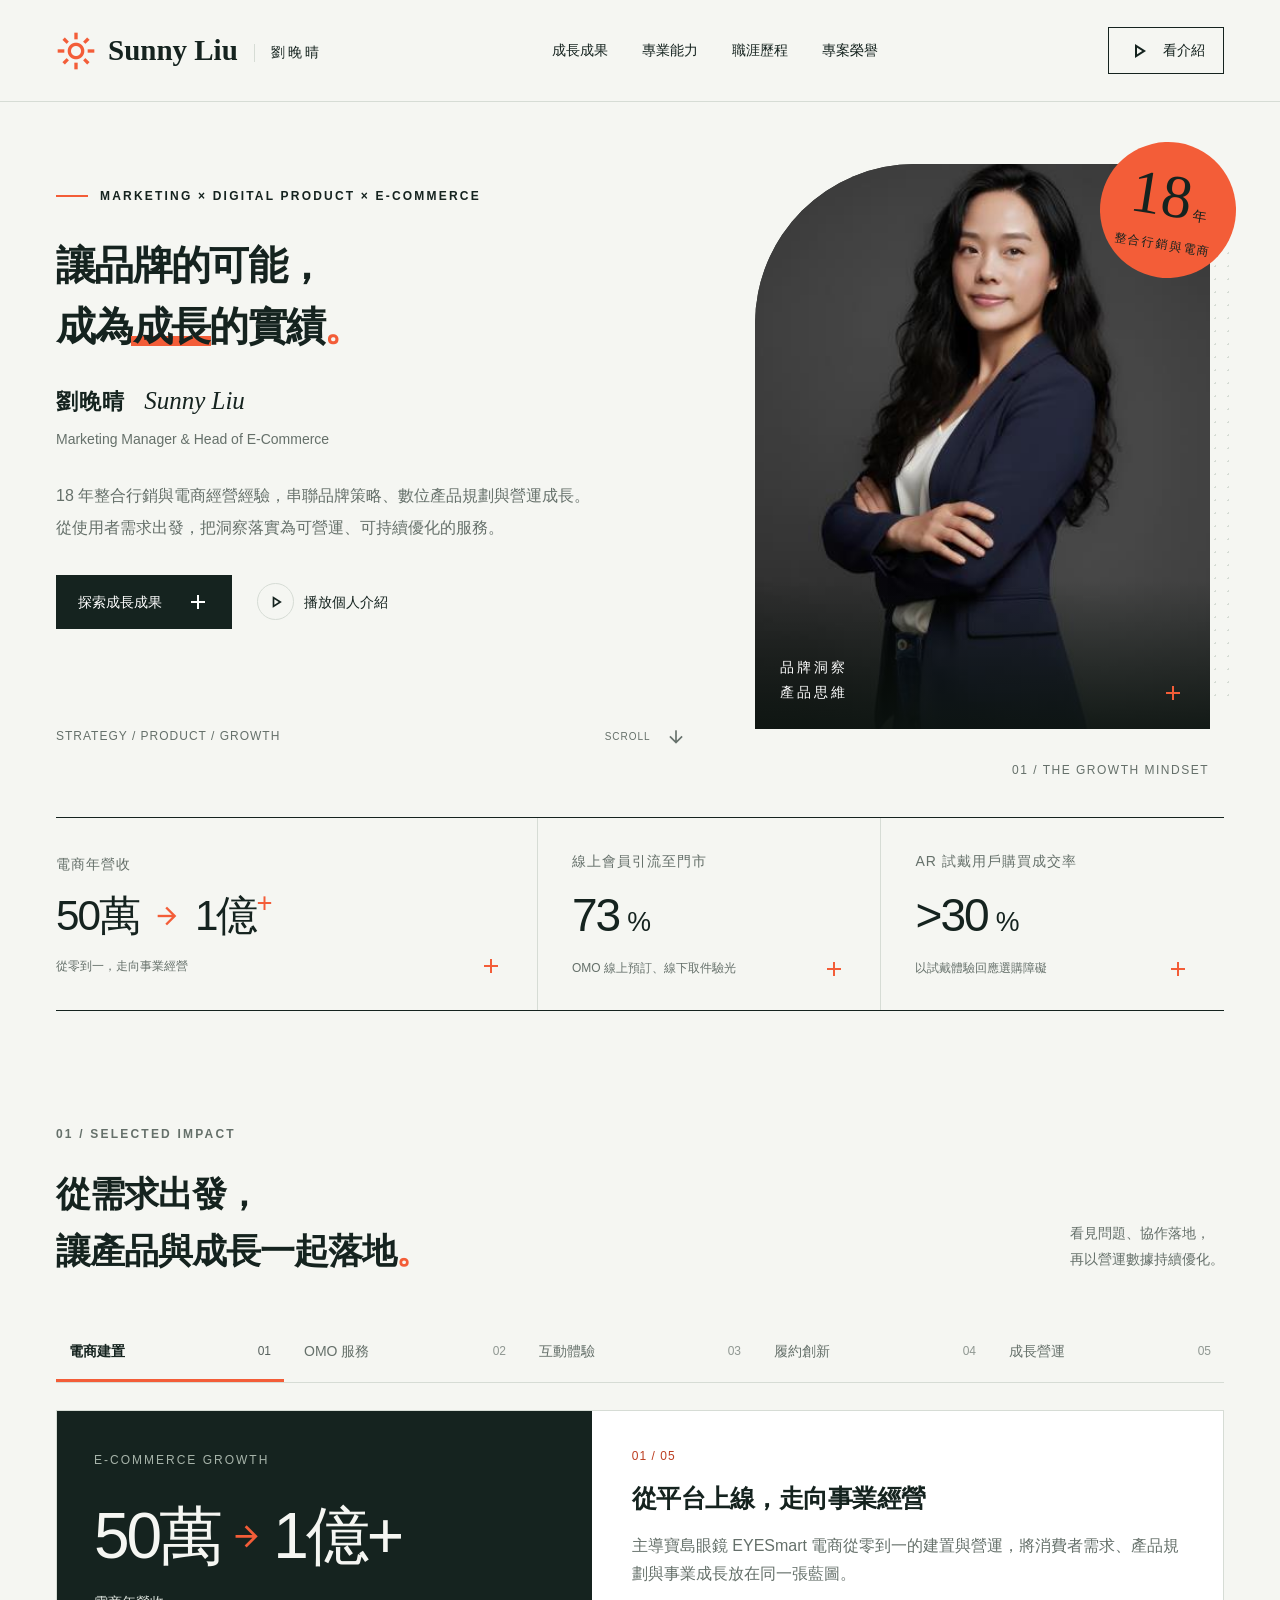
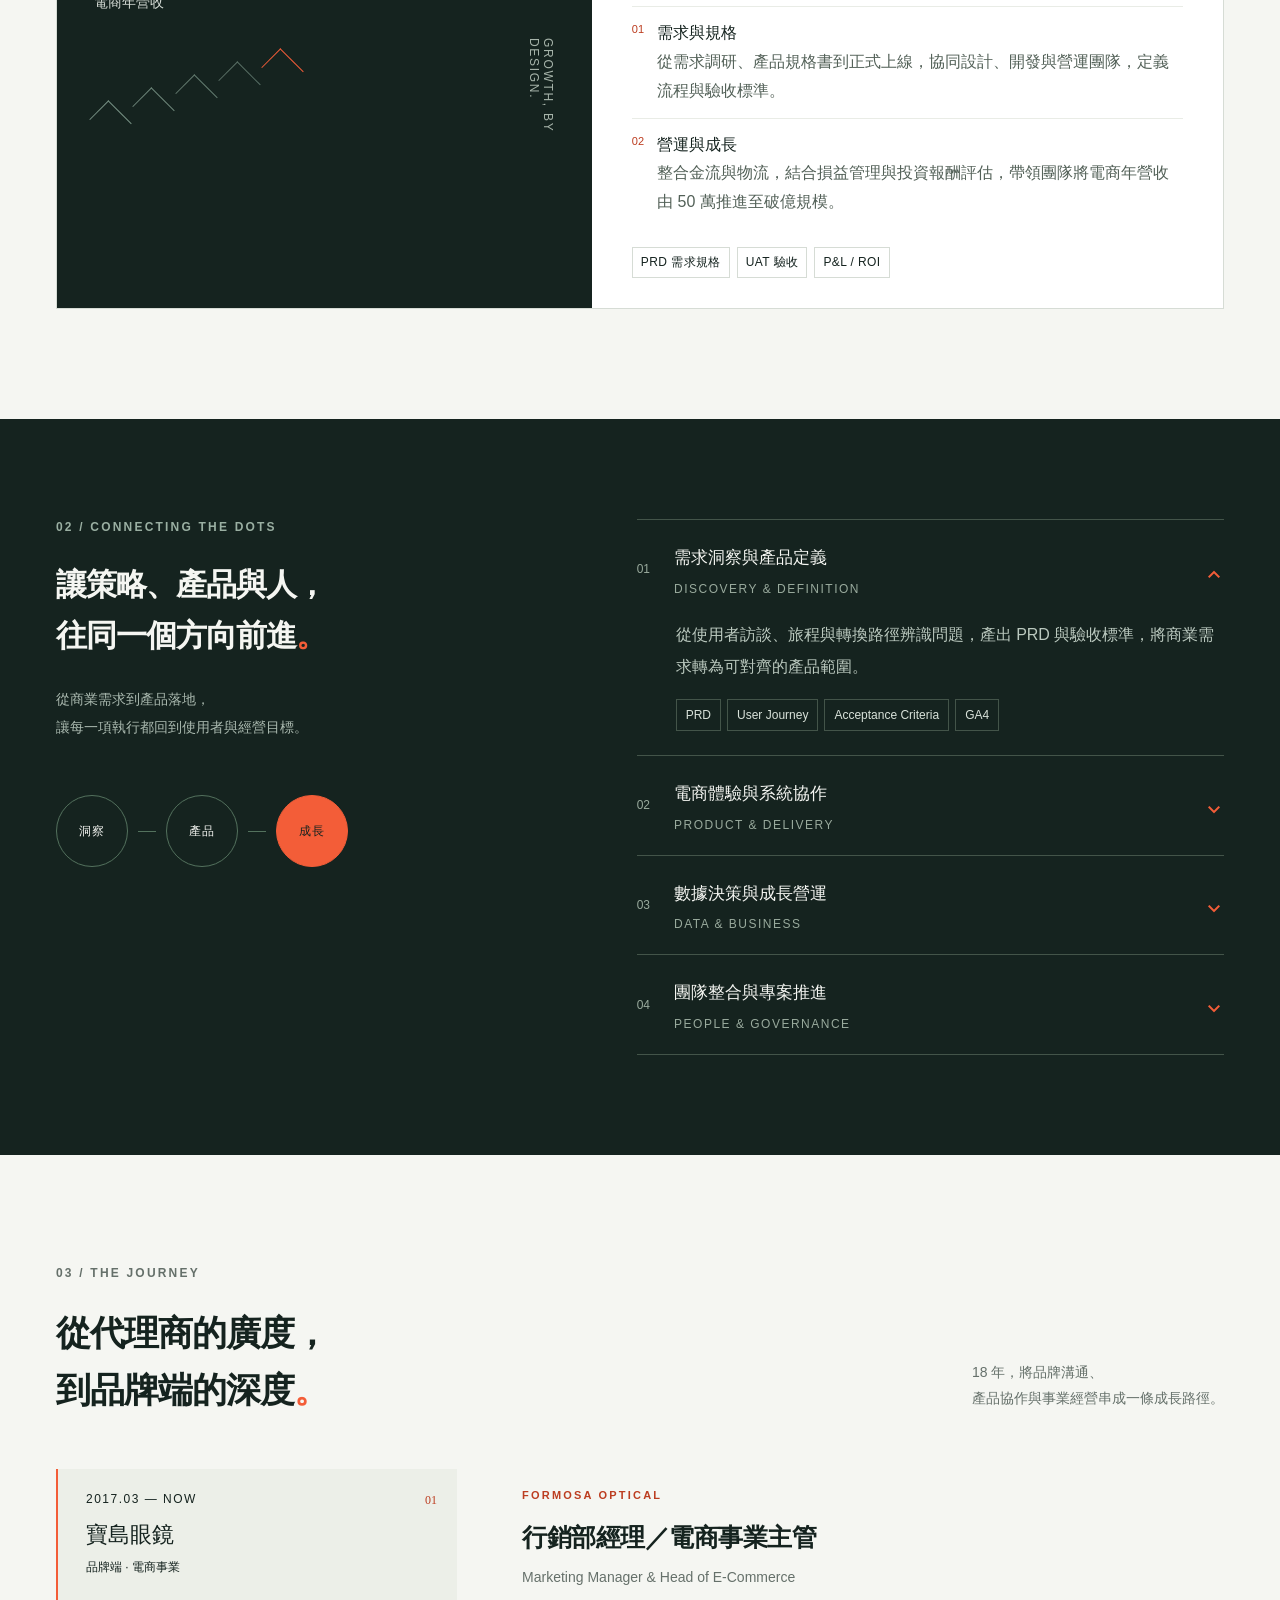
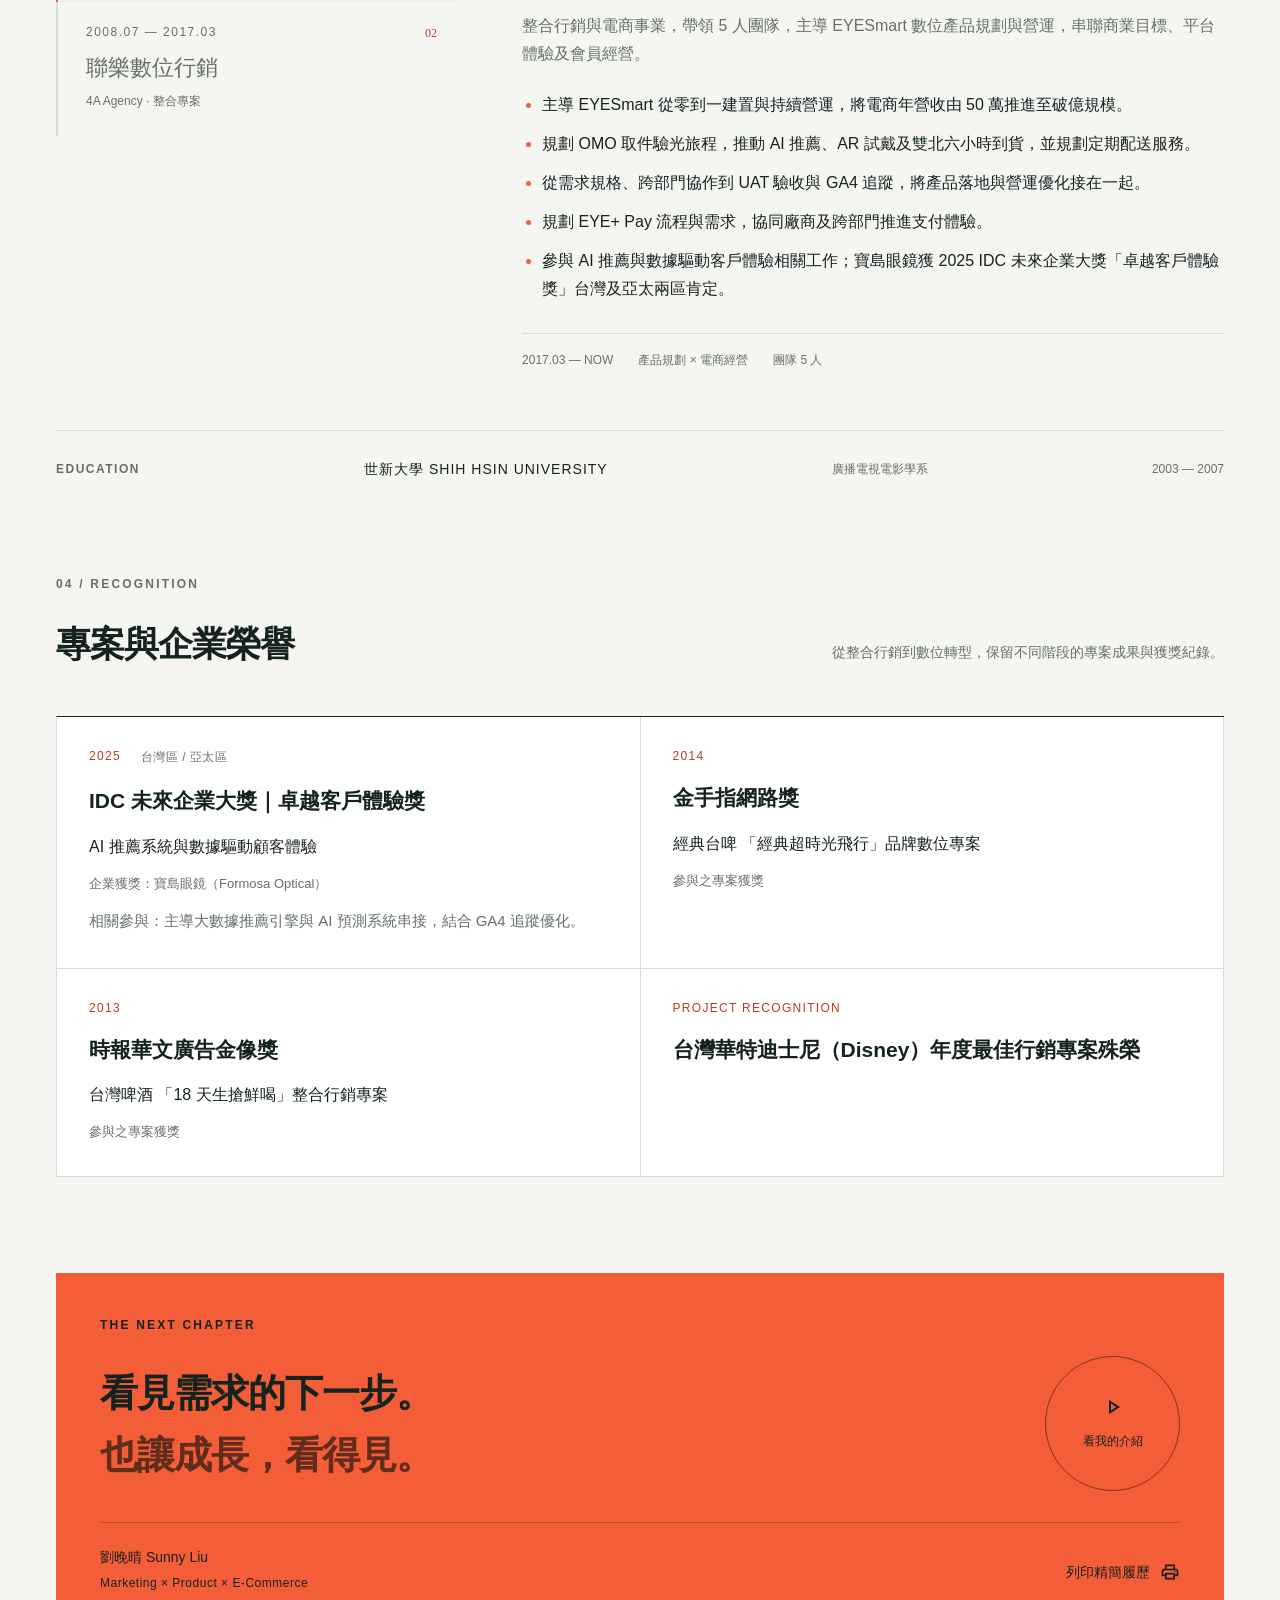
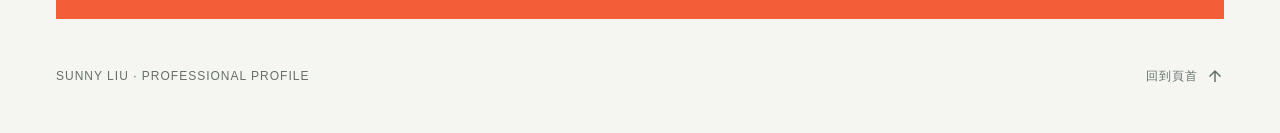
==== commit 03c263dc: "Integrate product experience, four awards and updated narration" ====
--- a/index.html
+++ b/index.html
@@ -4,8 +4,8 @@
   <meta charset="utf-8">
   <meta name="viewport" content="width=device-width,initial-scale=1">
   <meta name="theme-color" content="#15231F">
-  <meta name="description" content="劉晚晴 Sunny Liu｜行銷策略、電商營運與會員經營。18 年行銷實戰，從品牌溝通到商業成長。">
-  <title>劉晚晴 Sunny Liu｜從策略到成長</title>
+  <meta name="description" content="劉晚晴 Sunny Liu｜18 年整合行銷與電商經營經驗，從需求洞察、數位產品規劃到 OMO 營運，將品牌策略轉化為商業成長。">
+  <title>劉晚晴 Sunny Liu｜行銷策略、產品思維與商業成長</title>
   <link rel="icon" type="image/svg+xml" href="data:image/svg+xml,%3Csvg xmlns='http://www.w3.org/2000/svg' viewBox='0 0 64 64'%3E%3Crect width='64' height='64' rx='16' fill='%2315231F'/%3E%3Ccircle cx='32' cy='32' r='14' fill='%23F35D38'/%3E%3Cpath d='M32 8v7M32 49v7M8 32h7M49 32h7' stroke='%23F5F6F2' stroke-width='3'/%3E%3C/svg%3E">
   <link rel="stylesheet" href="styles.css">
 </head>
@@ -13,68 +13,76 @@
 <a class="skip" href="#main">跳到主要內容</a>
 <header class="site-header">
   <a class="brand" href="#top" aria-label="Sunny Liu，回到頁首"><span class="sun-mark mi" aria-hidden="true">light_mode</span><span>Sunny Liu<span class="brand-chinese">劉晚晴</span></span></a>
-  <nav aria-label="主要導覽"><a href="#impact">成長成果</a><a href="#approach">專業能力</a><a href="#experience">職涯歷程</a></nav>
+  <nav aria-label="主要導覽"><a href="#impact">成長成果</a><a href="#approach">專業能力</a><a href="#experience">職涯歷程</a><a href="#recognition">專案榮譽</a></nav>
   <button class="intro-trigger nav-play" type="button"><span class="play-symbol mi" aria-hidden="true">play_arrow</span><span>看介紹</span></button>
 </header>
 <main id="main">
   <section id="top" class="hero section-wrap">
     <div class="hero-copy">
-      <div class="eyebrow"><span class="small-line"></span> MARKETING × E-COMMERCE</div>
+      <div class="eyebrow"><span class="small-line"></span> MARKETING × DIGITAL PRODUCT × E-COMMERCE</div>
       <h1>讓品牌的可能，<br>成為<span class="accent-word">成長</span>的實績<span class="orange-period">。</span></h1>
       <p class="hero-role">劉晚晴 <span>Sunny Liu</span></p>
       <p class="role-detail">Marketing Manager &amp; Head of E-Commerce</p>
-      <p class="hero-description">18 年行銷實戰，串聯品牌策略、電商營運與數據洞察。<br class="desktop-break">從消費者的每一次接觸，到企業可持續的商業成長。</p>
+      <p class="hero-description">18 年整合行銷與電商經營經驗，串聯品牌策略、數位產品規劃與營運成長。<br>從使用者需求出發，把洞察落實為可營運、可持續優化的服務。</p>
       <div class="hero-actions"><a class="button button-dark" href="#impact">探索成長成果<span class="button-mark mi" aria-hidden="true">add</span></a><button class="intro-trigger text-button" type="button"><span class="round-play"><span class="play-symbol mi" aria-hidden="true">play_arrow</span></span>播放個人介紹</button></div>
-      <div class="hero-foot"><span>STRATEGY / EXPERIENCE / GROWTH</span><span class="scroll-marker" aria-hidden="true">SCROLL <span class="mi" aria-hidden="true">arrow_downward</span></span></div>
+      <div class="hero-foot"><span>STRATEGY / PRODUCT / GROWTH</span><span class="scroll-marker" aria-hidden="true">SCROLL <span class="mi" aria-hidden="true">arrow_downward</span></span></div>
     </div>
     <div class="hero-visual">
       <div class="portrait-grid" aria-hidden="true"></div>
-      <div class="portrait-frame"><img src="assets/sunny-liu.jpg" alt="劉晚晴 Sunny Liu 的個人形象照" width="411" height="720" fetchpriority="high"><div class="portrait-caption"><span>品牌視野<br>商業思維</span><span class="caption-cross mi" aria-hidden="true">add</span></div></div>
-      <div class="years-stamp"><strong>18<span>年</span></strong><span>行銷實戰經驗</span></div>
+      <div class="portrait-frame"><img src="assets/sunny-liu.jpg" alt="劉晚晴 Sunny Liu 的個人形象照" width="411" height="720" fetchpriority="high"><div class="portrait-caption"><span>品牌洞察<br>產品思維</span><span class="caption-cross mi" aria-hidden="true">add</span></div></div>
+      <div class="years-stamp"><strong>18<span>年</span></strong><span>整合行銷與電商</span></div>
       <div class="portrait-index" aria-hidden="true">01 / THE GROWTH MINDSET</div>
     </div>
   </section>
   <section class="metric-strip section-wrap" aria-label="代表成果，點選查看詳情">
-    <button type="button" class="metric-summary" data-case-link="commerce"><span class="metric-label">電商年營收</span><strong><span>50萬</span><span class="metric-to mi" aria-hidden="true">arrow_forward</span><span class="sr-only">成長至</span><span>1億<span class="plus">+</span></span></strong><span class="metric-caption">兩百倍級成長 <span class="mi" aria-hidden="true">add</span></span></button>
-    <button type="button" class="metric-summary" data-case-link="efficiency"><span class="metric-label">廣告 CPA</span><strong>−25<span class="metric-unit">%+</span></strong><span class="metric-caption">跨線上線下資源整合 <span class="mi" aria-hidden="true">add</span></span></button>
-    <button type="button" class="metric-summary" data-case-link="retention"><span class="metric-label">CRM 會員再購率</span><strong>34<span class="metric-unit">%</span></strong><span class="metric-caption">讓一次購買，延伸為長期關係 <span class="mi" aria-hidden="true">add</span></span></button>
+    <button type="button" class="metric-summary" data-case-link="commerce"><span class="metric-label">電商年營收</span><strong><span>50萬</span><span class="metric-to mi" aria-hidden="true">arrow_forward</span><span class="sr-only">成長至</span><span>1億<span class="plus">+</span></span></strong><span class="metric-caption">從零到一，走向事業經營 <span class="mi" aria-hidden="true">add</span></span></button>
+    <button type="button" class="metric-summary" data-case-link="omo"><span class="metric-label">線上會員引流至門市</span><strong>73<span class="metric-unit">%</span></strong><span class="metric-caption">OMO 線上預訂、線下取件驗光 <span class="mi" aria-hidden="true">add</span></span></button>
+    <button type="button" class="metric-summary" data-case-link="experience"><span class="metric-label">AR 試戴用戶購買成交率</span><strong>&gt;30<span class="metric-unit">%</span></strong><span class="metric-caption">以試戴體驗回應選購障礙 <span class="mi" aria-hidden="true">add</span></span></button>
   </section>
   <section id="impact" class="impact-section section-wrap">
-    <div class="section-heading"><div><span class="section-kicker">01 / SELECTED IMPACT</span><h2>把數據，<br>變成下一步的方向<span class="orange-period">。</span></h2></div><p>從不同的成長目標，<br>看見策略如何落地。</p></div>
+    <div class="section-heading"><div><span class="section-kicker">01 / SELECTED IMPACT</span><h2>從需求出發，<br>讓產品與成長一起落地<span class="orange-period">。</span></h2></div><p>看見問題、協作落地，<br>再以營運數據持續優化。</p></div>
     <div class="case-tabs" role="tablist" aria-label="選擇成長成果">
-      <button type="button" id="tab-commerce" class="case-tab active" role="tab" aria-controls="case-panel" aria-selected="true" data-case="commerce">電商營運<span>01</span></button>
-      <button type="button" id="tab-experience" class="case-tab" role="tab" aria-controls="case-panel" aria-selected="false" tabindex="-1" data-case="experience">顧客體驗<span>02</span></button>
-      <button type="button" id="tab-efficiency" class="case-tab" role="tab" aria-controls="case-panel" aria-selected="false" tabindex="-1" data-case="efficiency">行銷效率<span>03</span></button>
-      <button type="button" id="tab-campaign" class="case-tab" role="tab" aria-controls="case-panel" aria-selected="false" tabindex="-1" data-case="campaign">檔期成長<span>04</span></button>
-      <button type="button" id="tab-retention" class="case-tab" role="tab" aria-controls="case-panel" aria-selected="false" tabindex="-1" data-case="retention">會員經營<span>05</span></button>
+      <button type="button" id="tab-commerce" class="case-tab active" role="tab" aria-controls="case-panel" aria-selected="true" data-case="commerce">電商建置<span>01</span></button>
+      <button type="button" id="tab-omo" class="case-tab" role="tab" aria-controls="case-panel" aria-selected="false" tabindex="-1" data-case="omo">OMO 服務<span>02</span></button>
+      <button type="button" id="tab-experience" class="case-tab" role="tab" aria-controls="case-panel" aria-selected="false" tabindex="-1" data-case="experience">互動體驗<span>03</span></button>
+      <button type="button" id="tab-service" class="case-tab" role="tab" aria-controls="case-panel" aria-selected="false" tabindex="-1" data-case="service">履約創新<span>04</span></button>
+      <button type="button" id="tab-growth" class="case-tab" role="tab" aria-controls="case-panel" aria-selected="false" tabindex="-1" data-case="growth">成長營運<span>05</span></button>
     </div>
     <article class="case-panel" id="case-panel" role="tabpanel" aria-labelledby="tab-commerce" tabindex="0">
-      <div class="case-score"><span class="case-sector" id="case-sector">E-COMMERCE GROWTH</span><div class="score-value" id="case-value">50萬<span class="mi metric-direction" aria-hidden="true">arrow_forward</span><span class="sr-only">成長至</span>1億+</div><p id="case-unit">電商年營收 · 兩百倍級成長</p><div class="signal-graphic" aria-hidden="true"><span></span><span></span><span></span><span></span><span></span><i>GROWTH, BY DESIGN.</i></div><span class="score-footnote">成果摘錄自原履歷，非逐年營收圖表</span></div>
-      <div class="case-content"><span id="case-number" class="case-number">01 / 05</span><h3 id="case-title">從電商建置，走向事業經營</h3><p id="case-description">以電商事業的經營視角，串聯營運、平台體驗與商業績效。</p><div class="case-steps" id="case-steps"></div><div class="case-tags" id="case-tags"></div></div>
+      <div class="case-score"><span class="case-sector" id="case-sector">E-COMMERCE GROWTH</span><div class="score-value" id="case-value">50萬<span class="mi metric-direction" aria-hidden="true">arrow_forward</span><span class="sr-only">成長至</span>1億+</div><p id="case-unit">電商年營收</p><div id="case-supporting" class="case-supporting" hidden></div><div class="signal-graphic" aria-hidden="true"><span></span><span></span><span></span><span></span><span></span><i>GROWTH, BY DESIGN.</i></div></div>
+      <div class="case-content"><span id="case-number" class="case-number">01 / 05</span><h3 id="case-title">從平台上線，走向事業經營</h3><p id="case-description">主導寶島眼鏡 EYESmart 電商從零到一的建置與營運，將消費者需求、產品規劃與事業成長放在同一張藍圖。</p><div class="case-steps" id="case-steps"></div><div class="case-tags" id="case-tags"></div></div>
     </article>
-    <p class="data-note">數字依原履歷呈現；+10% 為轉換率提升幅度，非百分點。營收未標示幣別，各項成果不代表同一統計期間。</p>
   </section>
   <section id="approach" class="approach-section">
     <div class="section-wrap approach-layout">
-      <div class="approach-intro"><span class="section-kicker">02 / CONNECTING THE DOTS</span><h2>讓策略、產品與人，<br>往同一個方向前進<span class="orange-period">。</span></h2><p>把跨領域的專業接起來，<br>讓每一項執行都回到商業目標。</p><div class="connection-symbol" aria-hidden="true"><span>策略</span><i></i><span>體驗</span><i></i><span>成長</span></div></div>
+      <div class="approach-intro"><span class="section-kicker">02 / CONNECTING THE DOTS</span><h2>讓策略、產品與人，<br>往同一個方向前進<span class="orange-period">。</span></h2><p>從商業需求到產品落地，<br>讓每一項執行都回到使用者與經營目標。</p><div class="connection-symbol" aria-hidden="true"><span>洞察</span><i></i><span>產品</span><i></i><span>成長</span></div></div>
       <div class="capability-list">
-        <details open><summary><span class="cap-index">01</span><span>數據洞察與商業判斷<small>DATA &amp; BUSINESS</small></span><span class="detail-symbol" aria-hidden="true"><span class="mi">expand_more</span></span></summary><div class="capability-body"><p>串聯 GA4、CRM 與內部系統，結合 P&amp;L、ROI 與 LTV，從數據理解營運與會員價值。</p><div class="skill-pills"><span>GA4</span><span>CRM</span><span>P&amp;L / ROI</span><span>LTV</span></div></div></details>
-        <details><summary><span class="cap-index">02</span><span>電商產品與體驗落地<small>PRODUCT &amp; EXPERIENCE</small></span><span class="detail-symbol" aria-hidden="true"><span class="mi">expand_more</span></span></summary><div class="capability-body"><p>從 UI/UX、UAT 到金物流整合，參與電商平台的完整落地；規劃 EYE+ Pay 流程、定義需求並協同廠商執行。</p><div class="skill-pills"><span>UI/UX</span><span>UAT</span><span>金物流整合</span><span>EYE+ Pay</span></div></div></details>
-        <details><summary><span class="cap-index">03</span><span>品牌溝通與會員經營<small>BRAND &amp; RELATIONSHIP</small></span><span class="detail-symbol" aria-hidden="true"><span class="mi">expand_more</span></span></summary><div class="capability-body"><p>整合線上線下 OMO 資源，透過會員分群與再行銷推進顧客關係，串聯品牌接觸點與購買體驗。</p><div class="skill-pills"><span>OMO</span><span>會員分群</span><span>再行銷</span><span>整合行銷</span></div></div></details>
-        <details><summary><span class="cap-index">04</span><span>團隊與跨部門整合<small>PEOPLE &amp; COLLABORATION</small></span><span class="detail-symbol" aria-hidden="true"><span class="mi">expand_more</span></span></summary><div class="capability-body"><p>帶領 5 人團隊，協調跨部門與利害關係人；整合異業合作、招商與供應商資源，推動專案執行。</p><div class="skill-pills"><span>團隊管理</span><span>跨部門協作</span><span>異業招商</span><span>供應商管理</span></div></div></details>
+        <details open><summary><span class="cap-index">01</span><span>需求洞察與產品定義<small>DISCOVERY &amp; DEFINITION</small></span><span class="detail-symbol" aria-hidden="true"><span class="mi">expand_more</span></span></summary><div class="capability-body"><p>從使用者訪談、旅程與轉換路徑辨識問題，產出 PRD 與驗收標準，將商業需求轉為可對齊的產品範圍。</p><div class="skill-pills"><span>PRD</span><span>User Journey</span><span>Acceptance Criteria</span><span>GA4</span></div></div></details>
+        <details><summary><span class="cap-index">02</span><span>電商體驗與系統協作<small>PRODUCT &amp; DELIVERY</small></span><span class="detail-symbol" aria-hidden="true"><span class="mi">expand_more</span></span></summary><div class="capability-body"><p>協同 UI/UX、前後端與 SA 團隊，統籌金物流 API、AI 推薦與 AR 試戴的導入；從線框討論到 UAT 驗收，推進產品落地。</p><div class="skill-pills"><span>UI/UX 協作</span><span>金物流 API</span><span>AI / AR 導入</span><span>UAT</span></div></div></details>
+        <details><summary><span class="cap-index">03</span><span>數據決策與成長營運<small>DATA &amp; BUSINESS</small></span><span class="detail-symbol" aria-hidden="true"><span class="mi">expand_more</span></span></summary><div class="capability-body"><p>串聯 GA4、CRM 與營運資料，透過 A/B 測試、會員分群與再行銷持續優化，並以 P&amp;L、ROI 與 LTV 評估商業成果。</p><div class="skill-pills"><span>GA4</span><span>CRM / A/B Testing</span><span>P&amp;L / ROI</span><span>LTV</span></div></div></details>
+        <details><summary><span class="cap-index">04</span><span>團隊整合與專案推進<small>PEOPLE &amp; GOVERNANCE</small></span><span class="detail-symbol" aria-hidden="true"><span class="mi">expand_more</span></span></summary><div class="capability-body"><p>帶領 5 人團隊，協調設計、開發與營運需求，排定優先級與里程碑；配合開發團隊以 Jira 追蹤任務，並運用 Notion、Trello 對齊資訊。</p><div class="skill-pills"><span>跨部門協作</span><span>MoSCoW</span><span>Jira / Notion / Trello</span><span>里程碑管理</span></div></div></details>
       </div>
     </div>
   </section>
   <section id="experience" class="experience-section section-wrap">
-    <div class="section-heading"><div><span class="section-kicker">03 / THE JOURNEY</span><h2>從代理商的廣度，<br>到品牌端的深度<span class="orange-period">。</span></h2></div><p>18 年，持續把溝通能力<br>轉化為經營能力。</p></div>
-    <div class="career-layout"><div class="career-tabs" role="tablist" aria-label="選擇工作經歷" aria-orientation="vertical"><button type="button" id="career-tab-brand" class="career-tab active" role="tab" aria-controls="career-panel" aria-selected="true" data-career="brand"><span class="career-year">2017 — NOW</span><strong>寶島眼鏡</strong><span>品牌端 · 電商事業</span><i aria-hidden="true">01</i></button><button type="button" id="career-tab-agency" class="career-tab" role="tab" aria-controls="career-panel" aria-selected="false" tabindex="-1" data-career="agency"><span class="career-year">2008 — 2017</span><strong>廣告代理</strong><span>4A Agency · 客戶服務</span><i aria-hidden="true">02</i></button></div><article id="career-panel" class="career-panel" role="tabpanel" tabindex="0" aria-labelledby="career-tab-brand"><span id="career-company" class="section-kicker">FORMOSA OPTICAL</span><h3 id="career-title">行銷部經理／電商事業主管</h3><p id="career-english" class="career-english">Marketing Manager &amp; Head of E-Commerce</p><p id="career-description"></p><ul id="career-points"></ul><div class="career-bottom" id="career-bottom"></div></article></div>
+    <div class="section-heading"><div><span class="section-kicker">03 / THE JOURNEY</span><h2>從代理商的廣度，<br>到品牌端的深度<span class="orange-period">。</span></h2></div><p>18 年，將品牌溝通、<br>產品協作與事業經營串成一條成長路徑。</p></div>
+    <div class="career-layout"><div class="career-tabs" role="tablist" aria-label="選擇工作經歷" aria-orientation="vertical"><button type="button" id="career-tab-brand" class="career-tab active" role="tab" aria-controls="career-panel" aria-selected="true" data-career="brand"><span class="career-year">2017.03 — NOW</span><strong>寶島眼鏡</strong><span>品牌端 · 電商事業</span><i aria-hidden="true">01</i></button><button type="button" id="career-tab-agency" class="career-tab" role="tab" aria-controls="career-panel" aria-selected="false" tabindex="-1" data-career="agency"><span class="career-year">2008.07 — 2017.03</span><strong>聯樂數位行銷</strong><span>4A Agency · 整合專案</span><i aria-hidden="true">02</i></button></div><article id="career-panel" class="career-panel" role="tabpanel" tabindex="0" aria-labelledby="career-tab-brand"><span id="career-company" class="section-kicker">FORMOSA OPTICAL</span><h3 id="career-title">行銷部經理／電商事業主管</h3><p id="career-english" class="career-english">Marketing Manager &amp; Head of E-Commerce</p><p id="career-description"></p><ul id="career-points"></ul><div class="career-bottom" id="career-bottom"></div></article></div>
     <div class="education-row"><span class="section-kicker">EDUCATION</span><strong>世新大學 <span lang="en">SHIH HSIN UNIVERSITY</span></strong><span>廣播電視電影學系</span><span>2003 — 2007</span></div>
   </section>
-  <section class="closing-section section-wrap"><span class="section-kicker">THE NEXT CHAPTER</span><div class="closing-heading"><h2>看見品牌的下一步。<br><span>也讓成長，看得見。</span></h2><button class="intro-trigger closing-play" type="button" aria-label="播放 Sunny Liu 個人介紹"><span class="play-symbol mi" aria-hidden="true">play_arrow</span><span>看我的介紹</span></button></div><div class="closing-bottom"><span>劉晚晴 Sunny Liu<br><small>Marketing × E-Commerce × Growth</small></span><button id="print-resume" class="text-button print-button" type="button">列印精簡履歷 <span class="mi" aria-hidden="true">print</span></button></div></section>
+  <section id="recognition" class="recognition-section section-wrap" aria-labelledby="recognition-title">
+    <div class="section-heading"><div><span class="section-kicker">04 / RECOGNITION</span><h2 id="recognition-title">專案與企業榮譽</h2></div><p>從整合行銷到數位轉型，保留不同階段的專案成果與獲獎紀錄。</p></div>
+    <div class="recognition-grid">
+      <article class="award-card" data-award="idc-2025"><div class="award-meta">2025 <span>台灣區 / 亞太區</span></div><h3>IDC 未來企業大獎｜卓越客戶體驗獎</h3><p class="award-project">AI 推薦系統與數據驅動顧客體驗</p><p class="award-scope">企業獲獎：寶島眼鏡（Formosa Optical）</p><p class="award-role">相關參與：主導大數據推薦引擎與 AI 預測系統串接，結合 GA4 追蹤優化。</p></article>
+      <article class="award-card" data-award="goldfinger-2014"><div class="award-meta">2014</div><h3>金手指網路獎</h3><p class="award-project">經典台啤 「經典超時光飛行」品牌數位專案</p><p class="award-scope">參與之專案獲獎</p></article>
+      <article class="award-card" data-award="times-2013"><div class="award-meta">2013</div><h3>時報華文廣告金像獎</h3><p class="award-project">台灣啤酒 「18 天生搶鮮喝」整合行銷專案</p><p class="award-scope">參與之專案獲獎</p></article>
+      <article class="award-card" data-award="disney-year-unspecified"><div class="award-meta">PROJECT RECOGNITION</div><h3>台灣華特迪士尼（Disney）年度最佳行銷專案殊榮</h3></article>
+    </div>
+  </section>
+  <section class="closing-section section-wrap"><span class="section-kicker">THE NEXT CHAPTER</span><div class="closing-heading"><h2>看見需求的下一步。<br><span>也讓成長，看得見。</span></h2><button class="intro-trigger closing-play" type="button" aria-label="播放 Sunny Liu 個人介紹"><span class="play-symbol mi" aria-hidden="true">play_arrow</span><span>看我的介紹</span></button></div><div class="closing-bottom"><span>劉晚晴 Sunny Liu<br><small>Marketing × Product × E-Commerce</small></span><button id="print-resume" class="text-button print-button" type="button">列印精簡履歷 <span class="mi" aria-hidden="true">print</span></button></div></section>
 </main>
 <footer class="site-footer section-wrap"><span>SUNNY LIU · PROFESSIONAL PROFILE</span><a href="#top">回到頁首 <span class="mi" aria-hidden="true">arrow_upward</span></a></footer>
 <dialog id="intro-dialog" aria-labelledby="intro-title"><div class="dialog-bar"><h2 id="intro-title">Sunny Liu · 個人介紹</h2><a href="intro/index.html" target="_blank" rel="noopener">全頁觀看與文字稿</a><button id="close-intro" type="button" aria-label="關閉個人介紹"><span class="mi" aria-hidden="true">close</span></button></div><iframe id="intro-frame" title="Sunny Liu SVG 個人介紹動畫" data-src="intro/index.html?embed=1" allow="fullscreen" allowfullscreen loading="lazy"></iframe></dialog>
-<section class="print-only" aria-label="精簡履歷"><h1>劉晚晴 Sunny Liu</h1><p>Marketing Manager &amp; Head of E-Commerce · 18 年行銷實戰</p><h2>代表成果</h2><ul><li>電商年營收由 50 萬成長至 1 億以上，兩百倍級成長；原履歷未標示幣別</li><li>導入 AI 推薦與 AR 試戴，站內轉換率提升 10%</li><li>整合線上線下 OMO 資源，CPA 降低 25% 以上</li><li>雙 11、618 大檔期，業績 YoY 成長 20% 以上，連續多年達標</li><li>CRM 會員再購率 34%</li></ul><h2>工作經歷</h2><p><strong>2017 — NOW 寶島眼鏡 Formosa Optical</strong><br>行銷部經理／電商事業主管；團隊 5 人</p><p><strong>2008 — 2017 廣告代理 4A Agency</strong><br>副業務總監 Associate Account Director</p><h2>專業能力</h2><p>GA4、CRM、P&amp;L／ROI、LTV、OMO、會員分群、再行銷、電商 UI/UX、UAT、金物流整合、EYE+ Pay 流程規劃與需求定義、跨部門管理、異業招商、供應商管理</p><h2>專案獲獎</h2><p>2013 時報華文廣告金像獎：台灣啤酒「18 天生搶鮮喝」整合行銷專案<br>2014 金手指網路獎：經典台啤「經典超時光飛行」品牌數位專案</p><h2>學歷</h2><p>2003 — 2007 世新大學 SHIH HSIN UNIVERSITY · 廣播電視電影學系</p><small>資訊與成果依提供履歷整理；未包含私人聯絡資訊。轉換率 +10% 非增加 10 個百分點。</small></section>
+<section class="print-only" aria-label="精簡履歷"><h1>劉晚晴 Sunny Liu</h1><p>行銷部經理／電商事業主管 · 18 年整合行銷與電商經營經驗</p><h2>代表成果</h2><ul><li>電商年營收由 50 萬成長至 1 億以上</li><li>73% 線上會員引流至門市；AR 試戴用戶購買成交率超過 30%</li><li>推動雙北六小時到貨，並規劃定期配送、週期扣款與延後／跳過配送體驗</li><li>CPA 降低 25%；雙 11、618 大檔期業績 YoY 成長 20% 以上</li><li>PRD、使用者旅程、跨部門設計開發協作、UAT、GA4／A/B 測試、P&amp;L／ROI</li></ul><h2>工作經歷</h2><p><strong>2017.03 — NOW 寶島眼鏡</strong><br>行銷部經理／電商事業主管</p><p><strong>2008.07 — 2017.03 聯樂數位行銷</strong><br>副業務總監／資深整合專案經理</p><h2>專業能力</h2><p>需求洞察與產品定義、電商體驗與系統協作、數據決策與成長營運、團隊整合與專案推進</p><h2>專案與企業榮譽</h2><ul class="print-awards"><li data-award="idc-2025">2025 IDC 未來企業大獎「卓越客戶體驗獎」｜台灣區、亞太區｜寶島眼鏡企業獲獎。相關參與：主導大數據推薦引擎與 AI 預測系統串接，結合 GA4 追蹤優化。</li><li data-award="goldfinger-2014">2014 金手指網路獎｜經典台啤「經典超時光飛行」品牌數位專案。</li><li data-award="times-2013">2013 時報華文廣告金像獎｜台灣啤酒「18 天生搶鮮喝」整合行銷專案。</li><li data-award="disney-year-unspecified">台灣華特迪士尼（Disney）年度最佳行銷專案殊榮</li></ul><h2>學歷</h2><p>2003 — 2007 世新大學 SHIH HSIN UNIVERSITY · 廣播電視電影學系</p></section>
 <script src="script.js"></script>
 </body>
 </html>
--- a/styles.css
+++ b/styles.css
@@ -22,3 +22,16 @@
 @font-face{font-family:'Material Symbols Outlined';font-style:normal;font-weight:400;font-display:block;src:url('assets/icons/material-symbols-outlined-subset.ttf') format('truetype')}
 .mi{font-family:'Material Symbols Outlined';font-weight:400;font-style:normal;font-size:24px;line-height:1;letter-spacing:normal;text-transform:none;display:inline-flex;align-items:center;justify-content:center;white-space:nowrap;word-wrap:normal;direction:ltr;vertical-align:middle;font-feature-settings:'liga';-webkit-font-feature-settings:'liga';-webkit-font-smoothing:antialiased;user-select:none;flex-shrink:0}.sr-only{position:absolute!important;width:1px!important;height:1px!important;padding:0!important;margin:-1px!important;overflow:hidden!important;clip:rect(0,0,0,0)!important;white-space:nowrap!important;border:0!important}
 .sun-mark.mi{font-size:40px;line-height:1}.play-symbol.mi,.round-play .play-symbol.mi{border:0;width:1em;height:1em;font-size:24px;margin:0}.round-play .play-symbol.mi{font-size:20px}.button-mark.mi,.caption-cross.mi{font-size:24px;line-height:1}.metric-to.mi{font-size:28px}.score-value .metric-direction.mi{font-size:.52em}.detail-symbol:before,.detail-symbol:after{display:none}.detail-symbol .mi{font-size:24px;color:var(--accent);transition:transform .2s}.capability-list details[open] .detail-symbol .mi{transform:rotate(180deg)}.site-footer a{gap:8px}.site-footer .mi{font-size:18px}.dialog-bar button{display:inline-flex;align-items:center;justify-content:center}.scroll-marker .mi{font-size:20px}.print-button .mi{display:inline-flex;font-family:'Material Symbols Outlined';font-size:20px}@media(max-width:760px){.sun-mark.mi{font-size:35px}.print-button .mi{display:inline-flex;font-size:18px}}
+
+/* Product-led content and project recognition, in the existing visual system. */
+.eyebrow{flex-wrap:wrap;row-gap:6px}.small-line{flex-shrink:0}
+.recognition-section{padding-bottom:96px}.recognition-section .section-heading>p{max-width:400px}
+.recognition-grid{display:grid;grid-template-columns:repeat(2,minmax(0,1fr));border-top:1px solid var(--ink);border-left:1px solid var(--line)}
+.award-card{padding:32px;min-width:0;border-right:1px solid var(--line);border-bottom:1px solid var(--line);background:var(--white)}
+.award-meta{display:flex;flex-wrap:wrap;gap:8px 20px;font:12px Arial,var(--sans);letter-spacing:1.3px;color:#bc3d20;margin-bottom:18px}.award-meta span{color:var(--muted);letter-spacing:.5px}
+.award-card h3{font-size:21px;line-height:1.65;font-weight:600;overflow-wrap:anywhere}
+.award-project{font-size:16px;margin-top:14px}.award-scope{font-size:13px;color:var(--muted);margin-top:12px}.award-role{font-size:15px;color:var(--muted);margin-top:12px;line-height:1.9}
+.case-supporting{display:flex;flex-direction:column;align-items:flex-start;gap:3px;margin-top:24px;padding-top:16px;border-top:1px solid #435449;position:relative;z-index:1}.case-supporting[hidden]{display:none}.case-supporting strong{font:500 32px/1.2 Arial,var(--sans);color:var(--accent)}.case-supporting span{font-size:13px;color:#d8ded8}
+@media(max-width:1100px){.site-header nav{gap:20px}.award-card{padding:26px}}
+@media(max-width:760px){.eyebrow{font-size:11px;letter-spacing:1px}.recognition-section{padding-bottom:60px}.recognition-grid{grid-template-columns:1fr}.award-card{padding:25px 23px}.award-card h3{font-size:20px}.award-meta{font-size:12px}.award-role{font-size:16px}.case-supporting{max-width:210px;margin-top:20px}.career-year{font-size:10px;letter-spacing:.2px}.career-tab strong{font-size:19px}}
+@media print{.print-only h2{break-after:avoid}.print-only p,.print-only li{break-inside:avoid}.print-only .print-awards{padding-left:5mm}.print-only .print-awards li{font-size:10pt;line-height:1.55;padding:1mm 0}}
